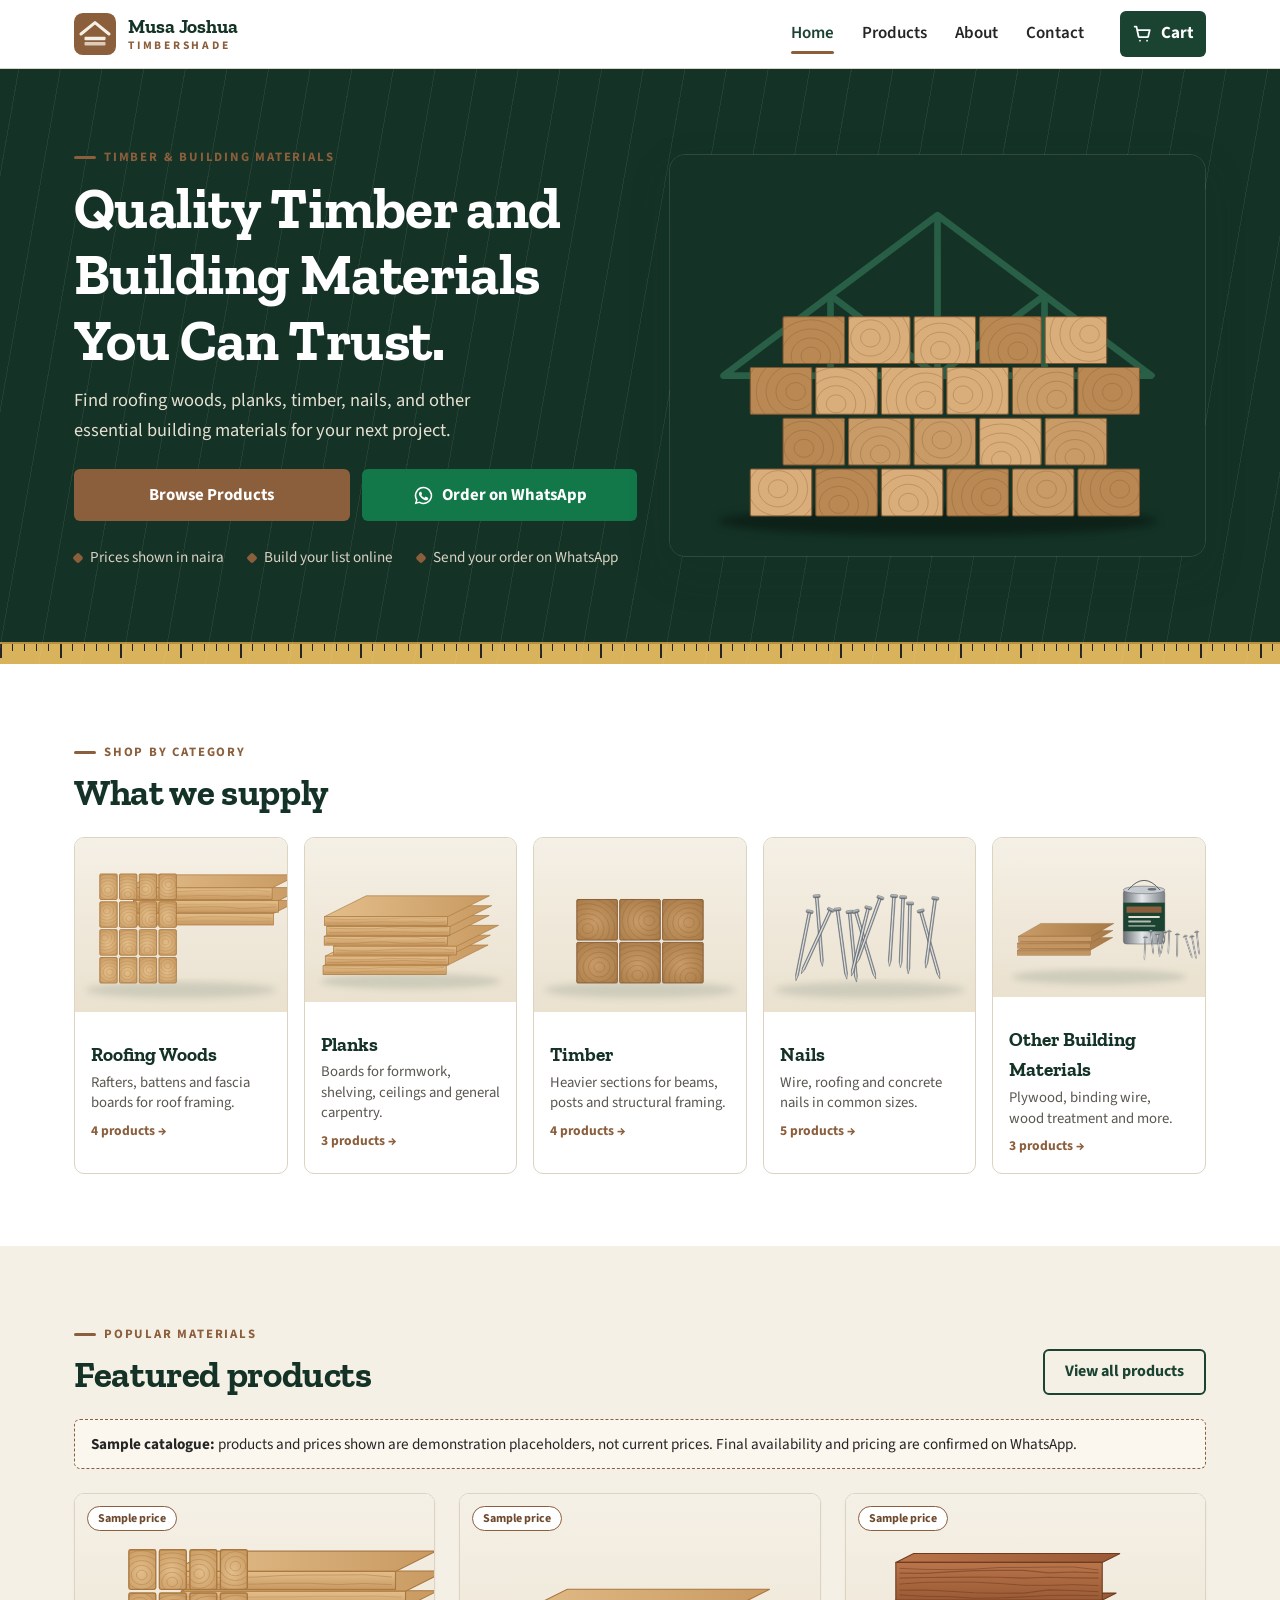
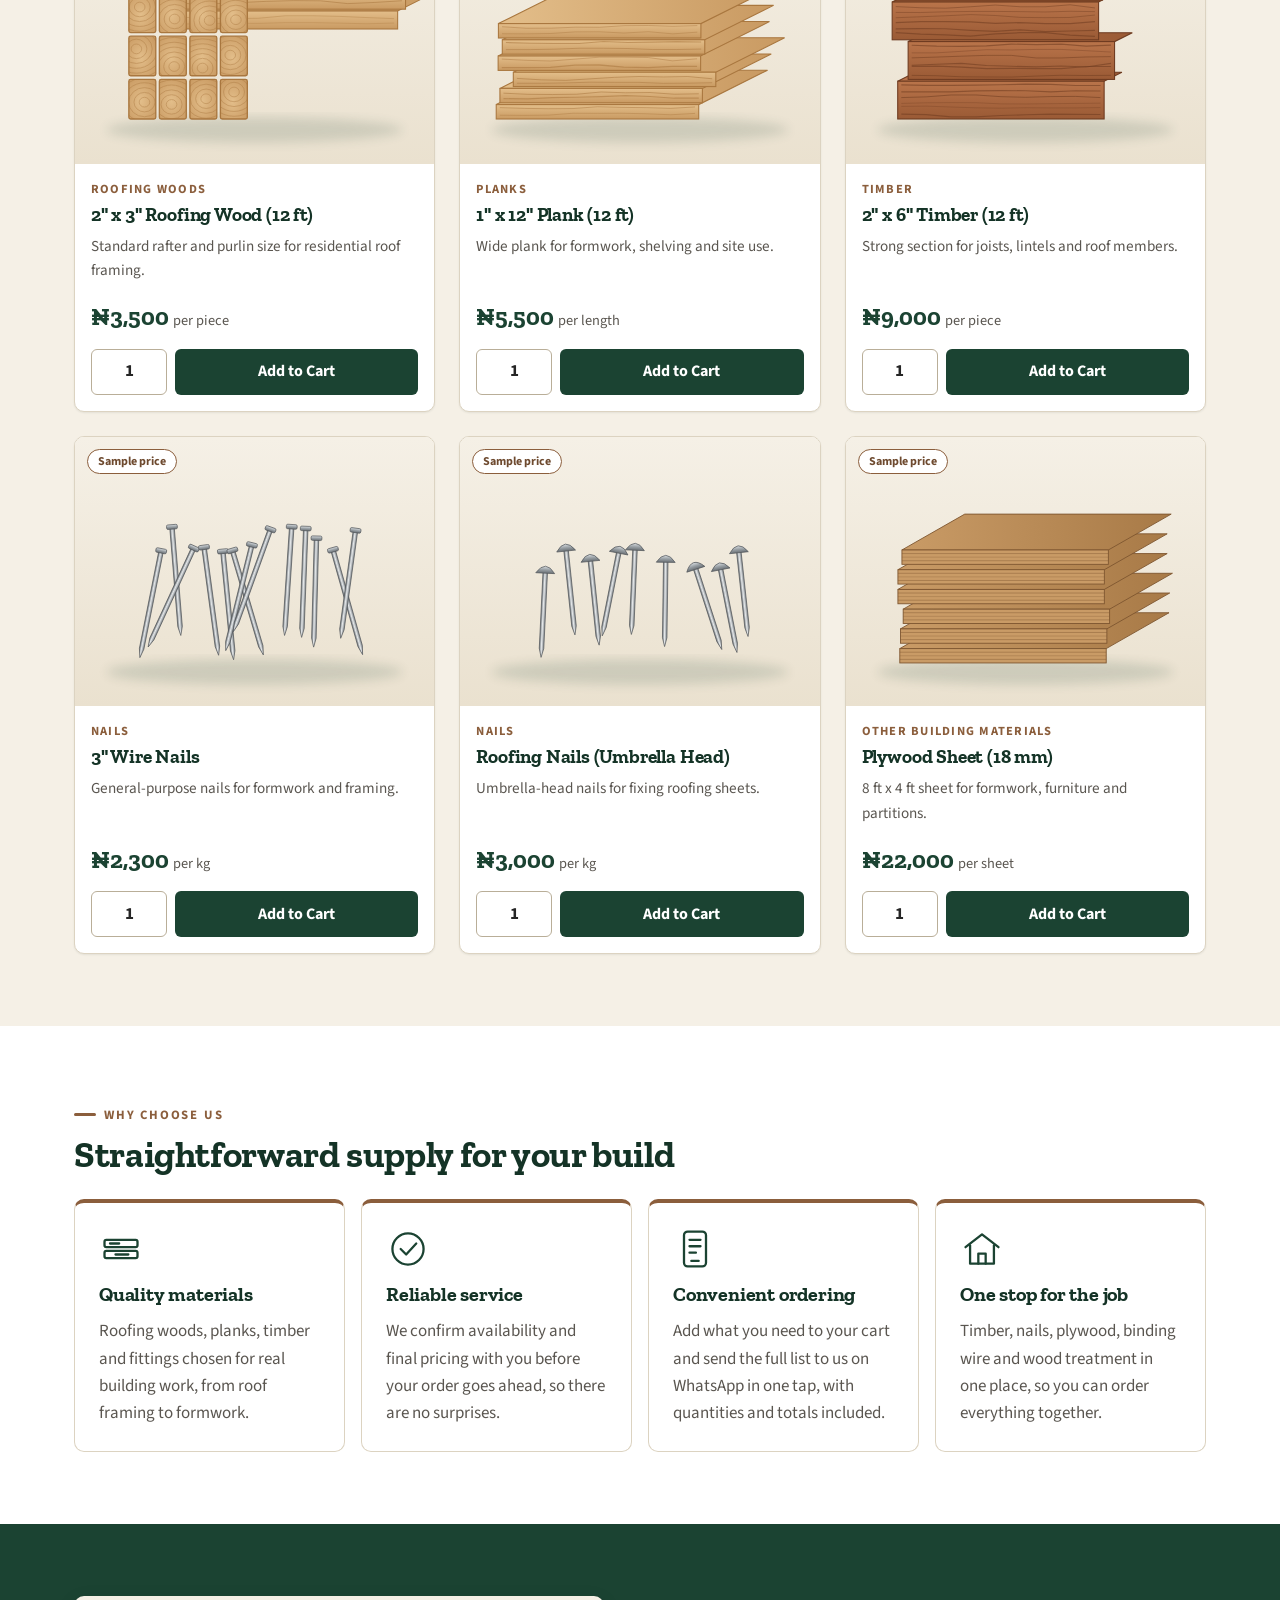
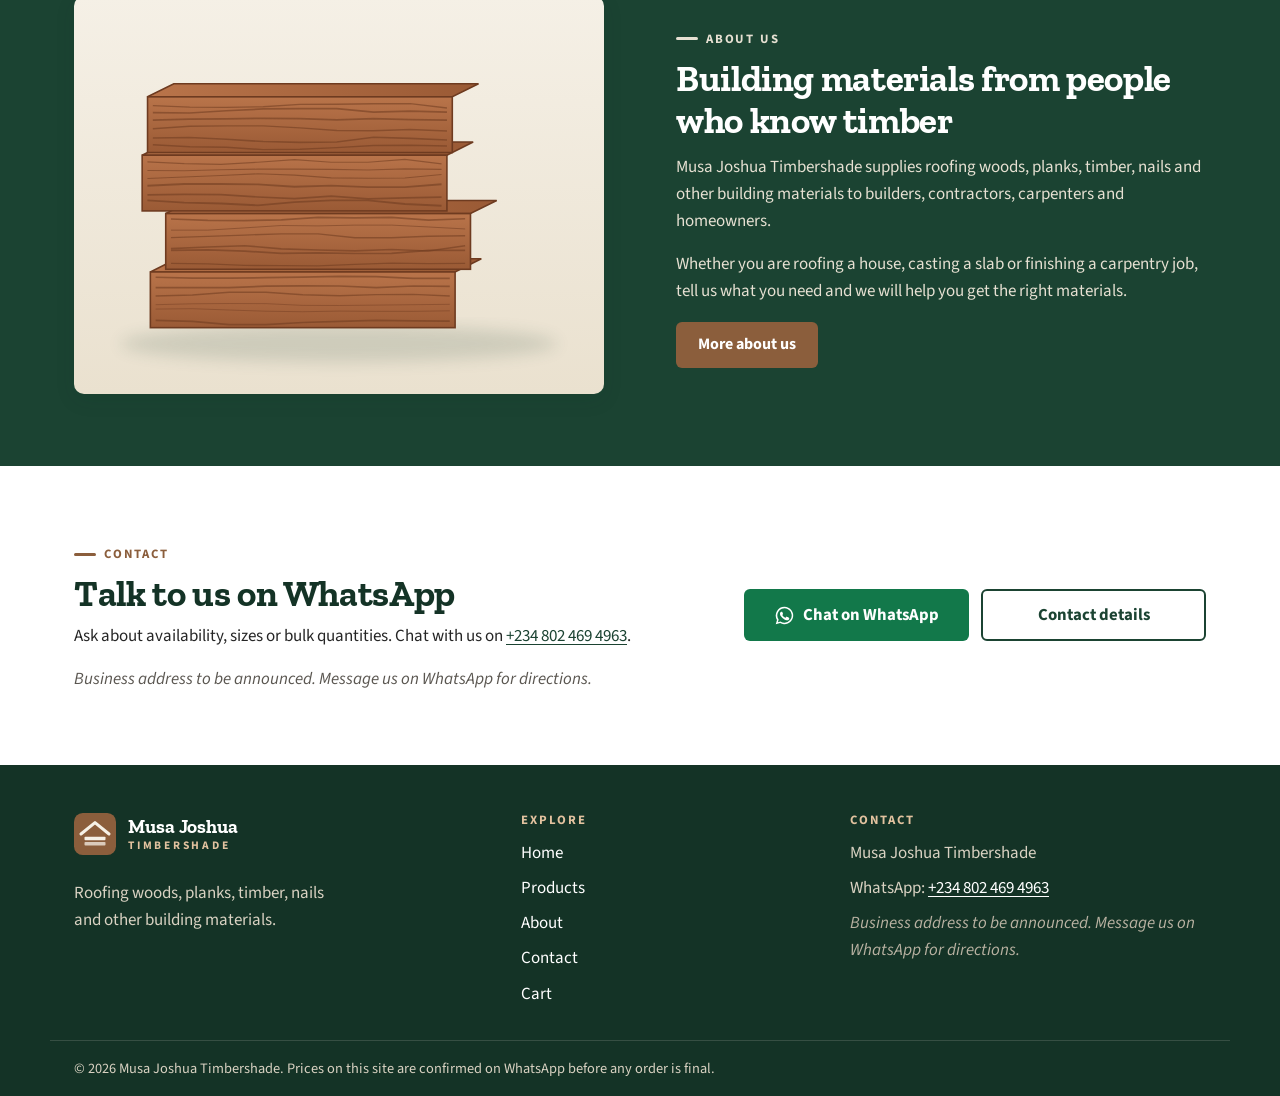
==== index.html @ 5d00e0b7 "Add Musa Joshua Timbershade public website (phase 1) Static HTML/CSS/JS site: home, products catalog" ====
<!DOCTYPE html>
<html lang="en">
<head>
  <meta charset="utf-8">
  <meta name="viewport" content="width=device-width, initial-scale=1">
  <title>Musa Joshua Timbershade | Timber and Building Materials</title>
  <meta name="description" content="Roofing woods, planks, timber, nails and other building materials from Musa Joshua Timbershade. Browse prices in naira and order on WhatsApp.">
  <meta name="theme-color" content="#1B4332">
  <link rel="icon" href="assets/images/favicon.svg" type="image/svg+xml">
  <link rel="preconnect" href="https://fonts.googleapis.com">
  <link rel="preconnect" href="https://fonts.gstatic.com" crossorigin>
  <link rel="stylesheet" href="https://fonts.googleapis.com/css2?family=Source+Sans+3:wght@400;600;700&amp;family=Zilla+Slab:wght@600;700&amp;display=swap">
  <link rel="stylesheet" href="assets/css/style.css">
  <link rel="stylesheet" href="assets/css/responsive.css">
</head>
<body data-page="home">
  <a class="skip-link" href="#main">Skip to main content</a>

  <header class="site-header">
    <div class="container header-inner">
      <a class="brand" href="index.html" aria-label="Musa Joshua Timbershade home">
        <svg class="brand__mark" viewBox="0 0 48 48" aria-hidden="true" focusable="false">
          <rect width="48" height="48" rx="10" fill="#8B5E3C"/>
          <path d="M8 24 24 11l16 13" fill="none" stroke="#F5F0E6" stroke-width="3.5" stroke-linecap="round" stroke-linejoin="round"/>
          <rect x="12" y="27" width="24" height="4" rx="1" fill="#F5F0E6"/>
          <rect x="12" y="33" width="24" height="4" rx="1" fill="#F5F0E6" opacity=".75"/>
        </svg>
        <span class="brand__text">
          <span class="brand__name">Musa Joshua</span>
          <span class="brand__sub">Timbershade</span>
        </span>
      </a>

      <button class="nav-toggle" type="button" aria-expanded="false" aria-controls="site-menu">
        <span class="nav-toggle__bar" aria-hidden="true"></span>
        <span class="visually-hidden">Menu</span>
      </button>

      <nav id="site-menu" class="site-nav" aria-label="Main">
        <ul class="nav-list">
          <li><a href="index.html" data-nav="home">Home</a></li>
          <li><a href="products.html" data-nav="products">Products</a></li>
          <li><a href="about.html" data-nav="about">About</a></li>
          <li><a href="contact.html" data-nav="contact">Contact</a></li>
        </ul>
      </nav>

      <a class="cart-link" href="cart.html" data-nav="cart" data-cart-label aria-label="Cart">
        <svg class="icon" viewBox="0 0 24 24" aria-hidden="true" focusable="false"><path fill="none" stroke="currentColor" stroke-width="2" stroke-linecap="round" stroke-linejoin="round" d="M3 4h2l2.4 11.2a1 1 0 0 0 1 .8h8.9a1 1 0 0 0 1-.8L20 8H6.2M9 20h.01M17 20h.01"/></svg>
        <span class="cart-link__text">Cart</span>
        <span class="cart-count" data-cart-count hidden>0</span>
      </a>
    </div>
  </header>

  <main id="main">
    <section class="hero">
      <div class="container hero-inner">
        <div class="hero-copy">
          <p class="eyebrow">Timber &amp; building materials</p>
          <h1>Quality Timber and Building Materials You Can Trust.</h1>
          <p class="hero-lead">Find roofing woods, planks, timber, nails, and other essential building materials for your next project.</p>
          <div class="hero-actions">
            <a class="btn btn--accent btn--lg" href="products.html">Browse Products</a>
            <a class="btn btn--whatsapp btn--lg" href="https://wa.me/2348024694963" data-action="whatsapp-checkout"><svg class="icon" viewBox="0 0 24 24" aria-hidden="true" focusable="false"><path fill="currentColor" d="M12 2a10 10 0 0 0-8.6 15.1L2 22l5-1.3A10 10 0 1 0 12 2Zm0 18.2a8.2 8.2 0 0 1-4.2-1.2l-.3-.2-3 .8.8-2.9-.2-.3A8.2 8.2 0 1 1 12 20.2Zm4.5-6.1c-.2-.1-1.5-.7-1.7-.8-.2-.1-.4-.1-.6.1l-.8 1c-.1.2-.3.2-.5.1a6.7 6.7 0 0 1-3.3-2.9c-.2-.4.2-.4.7-1.3.1-.2 0-.3 0-.4l-.8-1.8c-.2-.5-.4-.4-.6-.4h-.5a1 1 0 0 0-.7.3 3 3 0 0 0-.9 2.2 5.2 5.2 0 0 0 1.1 2.7 11.8 11.8 0 0 0 4.5 4c1.7.7 2.3.8 3.2.6.5-.1 1.5-.6 1.7-1.2.2-.6.2-1.1.2-1.2-.1-.1-.3-.2-.5-.3Z"/></svg> Order on WhatsApp</a>
          </div>
          <ul class="hero-points">
            <li>Prices shown in naira</li>
            <li>Build your list online</li>
            <li>Send your order on WhatsApp</li>
          </ul>
        </div>
        <div class="hero-media">
          <img src="assets/images/hero-timber.svg" alt="Illustration of stacked timber in front of a roof truss" width="800" height="600">
        </div>
      </div>
      <div class="measure" aria-hidden="true"></div>
    </section>

    <section class="section" aria-labelledby="categories-heading">
      <div class="container">
        <div class="section-head">
          <p class="eyebrow">Shop by category</p>
          <h2 id="categories-heading">What we supply</h2>
        </div>
        <ul class="category-grid" id="category-grid">
          <li><a class="category-card" href="products.html?category=roofing-woods"><span class="category-card__body"><span class="category-card__name">Roofing Woods</span></span></a></li>
          <li><a class="category-card" href="products.html?category=planks"><span class="category-card__body"><span class="category-card__name">Planks</span></span></a></li>
          <li><a class="category-card" href="products.html?category=timber"><span class="category-card__body"><span class="category-card__name">Timber</span></span></a></li>
          <li><a class="category-card" href="products.html?category=nails"><span class="category-card__body"><span class="category-card__name">Nails</span></span></a></li>
          <li><a class="category-card" href="products.html?category=other-materials"><span class="category-card__body"><span class="category-card__name">Other Building Materials</span></span></a></li>
        </ul>
      </div>
    </section>

    <section class="section section--cream" aria-labelledby="featured-heading">
      <div class="container">
        <div class="section-head section-head--split">
          <div>
            <p class="eyebrow">Popular materials</p>
            <h2 id="featured-heading">Featured products</h2>
          </div>
          <a class="btn btn--outline" href="products.html">View all products</a>
        </div>
        <p class="demo-note" role="note"><strong>Sample catalogue:</strong> products and prices shown are demonstration placeholders, not current prices. Final availability and pricing are confirmed on WhatsApp.</p>
        <div class="product-grid" id="featured-products" aria-live="polite">
          <p class="notice">Loading products&hellip;</p>
        </div>
      </div>
    </section>

    <section class="section" aria-labelledby="why-heading">
      <div class="container">
        <div class="section-head">
          <p class="eyebrow">Why choose us</p>
          <h2 id="why-heading">Straightforward supply for your build</h2>
        </div>
        <ul class="feature-grid">
          <li class="feature">
            <svg class="feature__icon" viewBox="0 0 48 48" aria-hidden="true"><rect x="6" y="14" width="36" height="8" rx="2"/><rect x="6" y="26" width="36" height="8" rx="2"/><path d="M12 18h10M18 30h14"/></svg>
            <h3>Quality materials</h3>
            <p>Roofing woods, planks, timber and fittings chosen for real building work, from roof framing to formwork.</p>
          </li>
          <li class="feature">
            <svg class="feature__icon" viewBox="0 0 48 48" aria-hidden="true"><circle cx="24" cy="24" r="17"/><path d="m16 24 6 6 11-12"/></svg>
            <h3>Reliable service</h3>
            <p>We confirm availability and final pricing with you before your order goes ahead, so there are no surprises.</p>
          </li>
          <li class="feature">
            <svg class="feature__icon" viewBox="0 0 48 48" aria-hidden="true"><rect x="12" y="5" width="24" height="38" rx="4"/><path d="M20 37h8M18 14h12M18 21h12M18 28h7"/></svg>
            <h3>Convenient ordering</h3>
            <p>Add what you need to your cart and send the full list to us on WhatsApp in one tap, with quantities and totals included.</p>
          </li>
          <li class="feature">
            <svg class="feature__icon" viewBox="0 0 48 48" aria-hidden="true"><path d="M6 22 24 8l18 14"/><path d="M11 20v20h26V20"/><path d="M20 40V29h8v11"/></svg>
            <h3>One stop for the job</h3>
            <p>Timber, nails, plywood, binding wire and wood treatment in one place, so you can order everything together.</p>
          </li>
        </ul>
      </div>
    </section>

    <section class="section section--green about-teaser" aria-labelledby="about-heading">
      <div class="container split">
        <div class="split__media">
          <img src="assets/images/timber-2x6.svg" alt="Illustration of stacked hardwood timber" width="400" height="300" loading="lazy">
        </div>
        <div class="split__copy">
          <p class="eyebrow eyebrow--light">About us</p>
          <h2 id="about-heading">Building materials from people who know timber</h2>
          <p>Musa Joshua Timbershade supplies roofing woods, planks, timber, nails and other building materials to builders, contractors, carpenters and homeowners.</p>
          <p>Whether you are roofing a house, casting a slab or finishing a carpentry job, tell us what you need and we will help you get the right materials.</p>
          <a class="btn btn--accent" href="about.html">More about us</a>
        </div>
      </div>
    </section>

    <section class="section" aria-labelledby="contact-heading">
      <div class="container contact-band">
        <div>
          <p class="eyebrow">Contact</p>
          <h2 id="contact-heading">Talk to us on WhatsApp</h2>
          <p>Ask about availability, sizes or bulk quantities. Chat with us on <a href="https://wa.me/2348024694963" data-wa-link="enquiry"><span data-wa-display>+234 802 469 4963</span></a>.</p>
          <p class="muted" data-location>Business address to be announced.</p>
        </div>
        <div class="contact-band__actions">
          <a class="btn btn--whatsapp btn--lg" href="https://wa.me/2348024694963" data-wa-link="enquiry"><svg class="icon" viewBox="0 0 24 24" aria-hidden="true" focusable="false"><path fill="currentColor" d="M12 2a10 10 0 0 0-8.6 15.1L2 22l5-1.3A10 10 0 1 0 12 2Zm0 18.2a8.2 8.2 0 0 1-4.2-1.2l-.3-.2-3 .8.8-2.9-.2-.3A8.2 8.2 0 1 1 12 20.2Zm4.5-6.1c-.2-.1-1.5-.7-1.7-.8-.2-.1-.4-.1-.6.1l-.8 1c-.1.2-.3.2-.5.1a6.7 6.7 0 0 1-3.3-2.9c-.2-.4.2-.4.7-1.3.1-.2 0-.3 0-.4l-.8-1.8c-.2-.5-.4-.4-.6-.4h-.5a1 1 0 0 0-.7.3 3 3 0 0 0-.9 2.2 5.2 5.2 0 0 0 1.1 2.7 11.8 11.8 0 0 0 4.5 4c1.7.7 2.3.8 3.2.6.5-.1 1.5-.6 1.7-1.2.2-.6.2-1.1.2-1.2-.1-.1-.3-.2-.5-.3Z"/></svg> Chat on WhatsApp</a>
          <a class="btn btn--outline btn--lg" href="contact.html">Contact details</a>
        </div>
      </div>
    </section>
  </main>

  <footer class="site-footer">
    <div class="container footer-grid">
      <div class="footer-brand">
        <a class="brand brand--light" href="index.html" aria-label="Musa Joshua Timbershade home">
          <svg class="brand__mark" viewBox="0 0 48 48" aria-hidden="true" focusable="false">
          <rect width="48" height="48" rx="10" fill="#8B5E3C"/>
          <path d="M8 24 24 11l16 13" fill="none" stroke="#F5F0E6" stroke-width="3.5" stroke-linecap="round" stroke-linejoin="round"/>
          <rect x="12" y="27" width="24" height="4" rx="1" fill="#F5F0E6"/>
          <rect x="12" y="33" width="24" height="4" rx="1" fill="#F5F0E6" opacity=".75"/>
        </svg>
          <span class="brand__text">
            <span class="brand__name">Musa Joshua</span>
            <span class="brand__sub">Timbershade</span>
          </span>
        </a>
        <p>Roofing woods, planks, timber, nails and other building materials.</p>
      </div>
      <nav class="footer-nav" aria-label="Footer">
        <h2 class="footer-heading">Explore</h2>
        <ul>
          <li><a href="index.html">Home</a></li>
          <li><a href="products.html">Products</a></li>
          <li><a href="about.html">About</a></li>
          <li><a href="contact.html">Contact</a></li>
          <li><a href="cart.html">Cart</a></li>
        </ul>
      </nav>
      <div class="footer-contact">
        <h2 class="footer-heading">Contact</h2>
        <p><span data-business-name>Musa Joshua Timbershade</span></p>
        <p>WhatsApp: <a href="https://wa.me/2348024694963" data-wa-link="enquiry"><span data-wa-display>+234 802 469 4963</span></a></p>
        <p data-location>Business address to be announced.</p>
      </div>
    </div>
    <div class="container footer-bottom">
      <p>&copy; <span data-year>2026</span> Musa Joshua Timbershade. Prices on this site are confirmed on WhatsApp before any order is final.</p>
    </div>
  </footer>

  <script src="assets/js/config.js" defer></script>
  <script src="assets/js/products-data.js" defer></script>
  <script src="assets/js/main.js" defer></script>
  <script src="assets/js/cart.js" defer></script>
  <script src="assets/js/checkout.js" defer></script>
  <script src="assets/js/products.js" defer></script>
</body>
</html>
---- assets/css/style.css ----
/* ==========================================================================
   Musa Joshua Timbershade: base styles (mobile first)
   Breakpoint overrides live in responsive.css.
   ========================================================================== */

/* ---------- Design tokens ---------- */
:root {
  --forest: #1B4332;
  --forest-deep: #143326;
  --forest-soft: #2D6A4F;
  --cream: #F5F0E6;
  --cream-dark: #EAE1CF;
  --timber: #8B5E3C;
  --timber-dark: #6E4A2F;
  --white: #FFFFFF;
  --ink: #252525;
  --ink-muted: #5A5650;
  --line: #DCD3C1;
  --whatsapp: #12784A;
  --whatsapp-dark: #0D5E39;
  --danger: #A12C1F;

  --font-display: 'Zilla Slab', 'Rockwell', Georgia, 'Times New Roman', serif;
  --font-body: 'Source Sans 3', 'Segoe UI', Roboto, 'Helvetica Neue', Arial, sans-serif;

  --radius-sm: 6px;
  --radius: 10px;
  --radius-lg: 16px;
  --shadow-sm: 0 1px 2px rgba(20, 51, 38, .08);
  --shadow: 0 6px 20px rgba(20, 51, 38, .10);
  --shadow-lg: 0 16px 40px rgba(20, 51, 38, .18);

  --space-1: .25rem;
  --space-2: .5rem;
  --space-3: .75rem;
  --space-4: 1rem;
  --space-5: 1.5rem;
  --space-6: 2rem;
  --space-7: 3rem;
  --space-8: 4.5rem;

  --container: 1180px;
  --header-h: 68px;
  --ease: cubic-bezier(.2, .7, .2, 1);
}

/* ---------- Reset ---------- */
*, *::before, *::after { box-sizing: border-box; }
html { -webkit-text-size-adjust: 100%; scroll-behavior: smooth; scroll-padding-top: calc(var(--header-h) + 1rem); }
body {
  margin: 0;
  font-family: var(--font-body);
  font-size: 1.0625rem;
  line-height: 1.6;
  color: var(--ink);
  background: var(--white);
  text-rendering: optimizeLegibility;
}
img, svg { display: block; max-width: 100%; height: auto; }
h1, h2, h3 { font-family: var(--font-display); line-height: 1.15; margin: 0 0 var(--space-3); color: var(--forest-deep); letter-spacing: -.01em; }
h1 { font-size: clamp(2.1rem, 6vw, 3.6rem); }
h2 { font-size: clamp(1.6rem, 4vw, 2.3rem); }
h3 { font-size: 1.25rem; }
p { margin: 0 0 var(--space-4); }
a { color: var(--forest); text-decoration-thickness: 1px; text-underline-offset: 3px; }
a:hover { color: var(--timber-dark); }
ul, ol { margin: 0; padding: 0; }
button, input, select, textarea { font: inherit; color: inherit; }
:focus-visible { outline: 3px solid var(--timber); outline-offset: 2px; border-radius: 4px; }

@media (prefers-reduced-motion: reduce) {
  *, *::before, *::after { transition-duration: .01ms !important; animation-duration: .01ms !important; }
  html { scroll-behavior: auto; }
}

/* ---------- Utilities ---------- */
.container { width: 100%; max-width: var(--container); margin-inline: auto; padding-inline: var(--space-4); }
.visually-hidden { position: absolute !important; width: 1px; height: 1px; padding: 0; margin: -1px; overflow: hidden; clip: rect(0 0 0 0); white-space: nowrap; border: 0; }
.muted { color: var(--ink-muted); }
.small { font-size: .9rem; }
.notice { padding: var(--space-4); color: var(--ink-muted); }
.is-placeholder { font-style: italic; color: var(--ink-muted); }
.skip-link { position: absolute; left: var(--space-4); top: -100px; z-index: 100; background: var(--forest); color: var(--white); padding: var(--space-2) var(--space-4); border-radius: var(--radius-sm); }
.skip-link:focus { top: var(--space-2); color: var(--white); }
.icon { width: 1.25em; height: 1.25em; flex: none; }

.eyebrow {
  display: inline-flex; align-items: center; gap: var(--space-2);
  font-size: .8rem; font-weight: 700; letter-spacing: .14em; text-transform: uppercase;
  color: var(--timber); margin-bottom: var(--space-2);
}
.eyebrow::before { content: ''; width: 22px; height: 3px; background: currentColor; border-radius: 2px; }
.eyebrow--light { color: #E2C29F; }

/* ---------- Buttons ---------- */
.btn {
  display: inline-flex; align-items: center; justify-content: center; gap: var(--space-2);
  min-height: 46px; padding: .7rem 1.25rem;
  border: 2px solid transparent; border-radius: var(--radius-sm);
  font-weight: 700; font-size: 1rem; line-height: 1.2; text-align: center; text-decoration: none;
  cursor: pointer; transition: background-color .2s var(--ease), color .2s var(--ease), border-color .2s var(--ease), transform .2s var(--ease), box-shadow .2s var(--ease);
}
.btn:hover { transform: translateY(-1px); }
.btn:active { transform: translateY(0); }
.btn:disabled, .btn[aria-disabled="true"] { opacity: .55; cursor: not-allowed; transform: none; }
.btn--lg { min-height: 52px; padding: .85rem 1.6rem; font-size: 1.05rem; }
.btn--block { width: 100%; }
.btn--primary { background: var(--forest); color: var(--white); }
.btn--primary:hover { background: var(--forest-deep); color: var(--white); box-shadow: var(--shadow); }
.btn--accent { background: var(--timber); color: var(--white); }
.btn--accent:hover { background: var(--timber-dark); color: var(--white); box-shadow: var(--shadow); }
.btn--whatsapp { background: var(--whatsapp); color: var(--white); }
.btn--whatsapp:hover { background: var(--whatsapp-dark); color: var(--white); box-shadow: var(--shadow); }
.btn--outline { background: transparent; color: var(--forest); border-color: var(--forest); }
.btn--outline:hover { background: var(--forest); color: var(--white); }
.btn--text { background: none; color: var(--forest); text-decoration: underline; text-underline-offset: 3px; min-height: 40px; padding-inline: var(--space-2); }
.btn--text:hover { color: var(--danger); transform: none; }

/* ---------- Header & navigation ---------- */
.site-header {
  position: sticky; top: 0; z-index: 50;
  background: rgba(255, 255, 255, .97);
  border-bottom: 1px solid var(--line);
  backdrop-filter: saturate(1.4) blur(6px);
}
.header-inner { display: flex; align-items: center; gap: var(--space-3); min-height: var(--header-h); }

.brand { display: inline-flex; align-items: center; gap: var(--space-3); text-decoration: none; color: var(--forest-deep); margin-right: auto; }
.brand:hover { color: var(--forest-deep); }
.brand__mark { width: 42px; height: 42px; }
.brand__text { display: flex; flex-direction: column; line-height: 1; }
.brand__name { font-family: var(--font-display); font-weight: 700; font-size: 1.2rem; }
.brand__sub { font-size: .72rem; font-weight: 700; letter-spacing: .24em; text-transform: uppercase; color: var(--timber); margin-top: 4px; }
.brand--light, .brand--light:hover { color: var(--white); }
.brand--light .brand__sub { color: #E2C29F; }

.nav-toggle {
  order: 3; display: inline-flex; align-items: center; justify-content: center;
  width: 46px; height: 46px; border: 1px solid var(--line); border-radius: var(--radius-sm); background: var(--white); cursor: pointer;
}
.nav-toggle__bar, .nav-toggle__bar::before, .nav-toggle__bar::after {
  display: block; width: 20px; height: 2px; background: var(--forest-deep); border-radius: 2px; position: relative; transition: transform .2s var(--ease), background-color .2s;
}
.nav-toggle__bar::before, .nav-toggle__bar::after { content: ''; position: absolute; left: 0; }
.nav-toggle__bar::before { top: -6px; }
.nav-toggle__bar::after { top: 6px; }
.nav-toggle[aria-expanded="true"] .nav-toggle__bar { background: transparent; }
.nav-toggle[aria-expanded="true"] .nav-toggle__bar::before { transform: translateY(6px) rotate(45deg); }
.nav-toggle[aria-expanded="true"] .nav-toggle__bar::after { transform: translateY(-6px) rotate(-45deg); }

.site-nav {
  position: absolute; left: 0; right: 0; top: 100%;
  background: var(--white); border-bottom: 1px solid var(--line); box-shadow: var(--shadow);
  display: none;
}
.site-nav.is-open { display: block; }
.nav-list { list-style: none; padding: var(--space-2) var(--space-4) var(--space-4); }
.nav-list a {
  display: block; padding: var(--space-3) var(--space-2);
  font-weight: 600; text-decoration: none; color: var(--ink); border-bottom: 1px solid var(--cream-dark);
}
.nav-list a:hover { color: var(--timber-dark); }
.nav-list a[aria-current="page"] { color: var(--forest); box-shadow: inset 4px 0 0 var(--timber); padding-left: var(--space-4); }

.cart-link {
  order: 2; position: relative; display: inline-flex; align-items: center; gap: var(--space-2);
  min-height: 46px; padding: 0 var(--space-3); border-radius: var(--radius-sm);
  font-weight: 700; text-decoration: none; color: var(--white); background: var(--forest);
  transition: background-color .2s var(--ease);
}
.cart-link:hover, .cart-link[aria-current="page"] { background: var(--forest-deep); color: var(--white); }
.cart-link__text { display: none; }
.cart-count {
  min-width: 22px; height: 22px; padding: 0 6px; border-radius: 11px;
  background: var(--timber); color: var(--white); font-size: .78rem; line-height: 22px; text-align: center;
}
.cart-count[hidden] { display: none; }

/* ---------- Hero ---------- */
.hero { position: relative; background: var(--forest-deep); color: var(--cream); overflow: hidden; }
.hero::before {
  content: ''; position: absolute; inset: 0; pointer-events: none; opacity: .07;
  background: repeating-linear-gradient(100deg, transparent 0 18px, #F5F0E6 18px 19px, transparent 19px 41px);
}
.hero-inner { position: relative; display: grid; gap: var(--space-6); padding-block: var(--space-7) var(--space-8); }
.hero h1 { color: var(--white); max-width: 16ch; }
.hero-lead { font-size: 1.15rem; max-width: 46ch; color: #E6E0D2; }
.hero-actions { display: flex; flex-wrap: wrap; gap: var(--space-3); margin: var(--space-5) 0; }
.hero-actions .btn { flex: 1 1 220px; }
.hero-points { list-style: none; display: flex; flex-wrap: wrap; gap: var(--space-2) var(--space-5); font-size: .95rem; color: #D9D2C2; }
.hero-points li { display: flex; align-items: center; gap: var(--space-2); }
.hero-points li::before { content: ''; width: 8px; height: 8px; border-radius: 2px; background: var(--timber); transform: rotate(45deg); }
.hero-media img { width: 100%; border-radius: var(--radius-lg); box-shadow: var(--shadow-lg); border: 1px solid rgba(245, 240, 230, .12); }

/* Tape-measure strip under the hero */
.measure {
  height: 22px; background-color: #D9B25C;
  background-image:
    repeating-linear-gradient(90deg, #252525 0 2px, transparent 2px 60px),
    repeating-linear-gradient(90deg, #252525 0 1px, transparent 1px 12px);
  background-size: 100% 14px, 100% 7px;
  background-repeat: repeat-x;
  background-position: 0 0, 0 0;
  border-top: 2px solid #B8913E;
}

/* ---------- Sections ---------- */
.section { padding-block: var(--space-7); }
.section--tight { padding-block: var(--space-6); }
.section--cream { background: var(--cream); }
.section--green { background: var(--forest); color: var(--cream); }
.section--green h2 { color: var(--white); }
.section-head { margin-bottom: var(--space-5); max-width: 640px; }
.section-head--split { max-width: none; display: flex; flex-wrap: wrap; gap: var(--space-4); align-items: flex-end; justify-content: space-between; }
.section-head h2 { margin-bottom: 0; }

.page-hero { background: var(--forest); color: var(--cream); padding-block: var(--space-7) var(--space-6); border-bottom: 6px solid var(--timber); }
.page-hero h1 { color: var(--white); }
.page-hero p:last-child { margin-bottom: 0; max-width: 60ch; }
.page-hero--compact { padding-block: var(--space-6) var(--space-5); }

/* ---------- Category cards ---------- */
.category-grid { list-style: none; display: grid; gap: var(--space-4); }
.category-card {
  display: grid; grid-template-columns: 112px 1fr; align-items: center; gap: var(--space-4);
  height: 100%; padding: var(--space-3); text-decoration: none; color: var(--ink);
  background: var(--white); border: 1px solid var(--line); border-radius: var(--radius);
  transition: border-color .2s var(--ease), box-shadow .2s var(--ease), transform .2s var(--ease);
}
.category-card:hover { border-color: var(--timber); box-shadow: var(--shadow); transform: translateY(-2px); color: var(--ink); }
.category-card img { width: 100%; aspect-ratio: 4 / 3; object-fit: cover; border-radius: var(--radius-sm); }
.category-card__body { display: flex; flex-direction: column; gap: 2px; }
.category-card__name { font-family: var(--font-display); font-weight: 700; font-size: 1.2rem; color: var(--forest-deep); }
.category-card__desc { font-size: .92rem; color: var(--ink-muted); line-height: 1.4; }
.category-card__count { font-size: .85rem; font-weight: 700; color: var(--timber); margin-top: var(--space-1); }

/* ---------- Product grid & cards ---------- */
.product-grid { display: grid; gap: var(--space-5); grid-template-columns: 1fr; }
.product-card {
  display: flex; flex-direction: column; overflow: hidden;
  background: var(--white); border: 1px solid var(--line); border-radius: var(--radius);
  box-shadow: var(--shadow-sm); transition: box-shadow .2s var(--ease), transform .2s var(--ease);
}
.product-card:hover { box-shadow: var(--shadow); transform: translateY(-2px); }
.product-card__media { position: relative; background: var(--cream); }
.product-card__media img { width: 100%; aspect-ratio: 4 / 3; object-fit: cover; }
.badge { position: absolute; top: var(--space-3); left: var(--space-3); padding: 2px 10px; border-radius: 999px; font-size: .75rem; font-weight: 700; }
.badge--demo { background: var(--white); color: var(--timber-dark); border: 1px solid var(--timber); }
.product-card__body { display: flex; flex-direction: column; flex: 1; padding: var(--space-4); }
.product-card__category { font-size: .78rem; font-weight: 700; letter-spacing: .1em; text-transform: uppercase; color: var(--timber); margin-bottom: var(--space-1); }
.product-card__title { font-size: 1.2rem; margin-bottom: var(--space-2); }
.product-card__desc { font-size: .95rem; color: var(--ink-muted); flex: 1; }
.product-card__price { display: flex; align-items: baseline; flex-wrap: wrap; gap: var(--space-1); margin-bottom: var(--space-3); }
.price { font-family: var(--font-display); font-size: 1.5rem; font-weight: 700; color: var(--forest); }
.unit { font-size: .9rem; color: var(--ink-muted); }
.product-card__actions { display: grid; grid-template-columns: 76px 1fr; gap: var(--space-2); }

.qty-input {
  width: 100%; min-height: 46px; padding: 0 var(--space-2);
  border: 1px solid #B9AE98; border-radius: var(--radius-sm); background: var(--white);
  text-align: center; font-weight: 700; -moz-appearance: textfield; appearance: textfield;
}
.qty-input::-webkit-outer-spin-button, .qty-input::-webkit-inner-spin-button { -webkit-appearance: none; margin: 0; }
.qty-input:focus { border-color: var(--forest); }

.demo-note {
  margin-bottom: var(--space-5); padding: var(--space-3) var(--space-4);
  background: #FBF7EE; border: 1px dashed var(--timber); border-radius: var(--radius-sm);
  font-size: .95rem; color: var(--ink);
}

/* ---------- Catalogue controls ---------- */
.catalogue-controls { display: grid; gap: var(--space-3); margin-bottom: var(--space-4); }
.search-field label, .sort-field label { display: block; font-weight: 700; font-size: .9rem; margin-bottom: var(--space-1); }
.search-field input, .sort-field select, .form-field input, .form-field textarea {
  width: 100%; min-height: 48px; padding: .6rem .9rem;
  border: 1px solid #B9AE98; border-radius: var(--radius-sm); background: var(--white);
}
.search-field input {
  padding-left: 2.6rem;
  background: var(--white) url("data:image/svg+xml,%3Csvg xmlns='http://www.w3.org/2000/svg' viewBox='0 0 24 24' fill='none' stroke='%235A5650' stroke-width='2' stroke-linecap='round'%3E%3Ccircle cx='11' cy='11' r='7'/%3E%3Cpath d='m20 20-3.5-3.5'/%3E%3C/svg%3E") no-repeat .85rem center / 1.1rem;
}
.search-field input:focus, .sort-field select:focus, .form-field input:focus, .form-field textarea:focus { border-color: var(--forest); }

.chip-row { display: flex; gap: var(--space-2); overflow-x: auto; padding-bottom: var(--space-2); margin-bottom: var(--space-4); scrollbar-width: thin; }
.chip {
  flex: none; min-height: 42px; padding: .4rem 1rem; border-radius: 999px;
  border: 1px solid #B9AE98; background: var(--white); font-weight: 600; cursor: pointer;
  transition: background-color .2s var(--ease), color .2s var(--ease), border-color .2s var(--ease);
}
.chip:hover { border-color: var(--forest); }
.chip[aria-pressed="true"] { background: var(--forest); border-color: var(--forest); color: var(--white); }
.results-status { font-size: .95rem; color: var(--ink-muted); margin-bottom: var(--space-4); }

/* ---------- Features ---------- */
.feature-grid { list-style: none; display: grid; gap: var(--space-4); }
.feature { padding: var(--space-5); border: 1px solid var(--line); border-radius: var(--radius); border-top: 4px solid var(--timber); background: var(--white); }
.feature p { margin: 0; color: var(--ink-muted); }
.feature__icon { width: 44px; height: 44px; margin-bottom: var(--space-3); fill: none; stroke: var(--forest); stroke-width: 2.5; stroke-linecap: round; stroke-linejoin: round; }

/* ---------- Split layout (about) ---------- */
.split { display: grid; gap: var(--space-6); align-items: center; }
.split__media { display: grid; gap: var(--space-4); }
.split__media img { width: 100%; border-radius: var(--radius); box-shadow: var(--shadow); }
.about-teaser .split__copy p { color: #E6E0D2; }
.prose h2 { margin-top: var(--space-5); }
.prose h2:first-child { margin-top: 0; }
.steps { padding-left: 1.25rem; display: grid; gap: var(--space-3); }
.steps li::marker { color: var(--timber); font-weight: 700; }

.supply-list { list-style: none; display: grid; gap: var(--space-3); }
.supply-list li { display: flex; flex-direction: column; padding: var(--space-4); background: var(--white); border-radius: var(--radius); border-left: 4px solid var(--timber); }
.supply-list a { font-family: var(--font-display); font-weight: 700; font-size: 1.15rem; }
.supply-list span { color: var(--ink-muted); font-size: .95rem; }

/* ---------- Contact ---------- */
.contact-band { display: grid; gap: var(--space-5); align-items: center; }
.contact-band h2 { margin-bottom: var(--space-2); }
.contact-band p:last-child { margin-bottom: 0; }
.contact-band__actions { display: flex; flex-wrap: wrap; gap: var(--space-3); }
.contact-band__actions .btn { flex: 1 1 200px; }

.contact-grid { display: grid; gap: var(--space-6); align-items: start; }
.contact-card, .enquiry-form { padding: var(--space-5); border: 1px solid var(--line); border-radius: var(--radius-lg); background: var(--white); box-shadow: var(--shadow-sm); }
.contact-card { background: var(--cream); }
.contact-list { margin: 0 0 var(--space-5); display: grid; gap: var(--space-4); }
.contact-list dt { font-size: .8rem; font-weight: 700; letter-spacing: .1em; text-transform: uppercase; color: var(--timber); }
.contact-list dd { margin: 0; font-size: 1.1rem; font-weight: 600; }
.contact-card .small { margin: var(--space-3) 0 0; }
.form-field { margin-bottom: var(--space-4); }
.form-field label { display: block; font-weight: 700; margin-bottom: var(--space-1); }
.form-field textarea { resize: vertical; min-height: 120px; }
.field-hint { font-size: .9rem; color: var(--ink-muted); margin: var(--space-1) 0 0; }
.field-error { font-size: .9rem; color: var(--danger); font-weight: 600; margin: var(--space-1) 0 0; }
[aria-invalid="true"] { border-color: var(--danger) !important; }

/* ---------- Cart ---------- */
.cart-layout { display: grid; gap: var(--space-6); align-items: start; }
.cart-list { list-style: none; display: grid; gap: var(--space-3); }
.cart-item {
  display: grid; grid-template-columns: 84px 1fr; grid-template-areas: "img info" "qty total" "remove remove";
  gap: var(--space-3); align-items: center; padding: var(--space-4);
  background: var(--white); border: 1px solid var(--line); border-radius: var(--radius);
}
.cart-item__img { grid-area: img; width: 84px; aspect-ratio: 4 / 3; object-fit: cover; border-radius: var(--radius-sm); background: var(--cream); }
.cart-item__info { grid-area: info; min-width: 0; }
.cart-item__name { font-size: 1.1rem; margin-bottom: var(--space-1); }
.cart-item__unit, .cart-item__note { margin: 0; font-size: .92rem; color: var(--ink-muted); }
.qty-control { grid-area: qty; display: inline-grid; grid-template-columns: 44px 72px 44px; }
.qty-control .qty-input { border-radius: 0; border-inline: 0; }
.qty-step {
  min-height: 46px; border: 1px solid #B9AE98; background: var(--cream); font-size: 1.25rem; font-weight: 700; cursor: pointer;
  transition: background-color .2s var(--ease);
}
.qty-step:first-of-type { border-radius: var(--radius-sm) 0 0 var(--radius-sm); }
.qty-step:last-of-type { border-radius: 0 var(--radius-sm) var(--radius-sm) 0; }
.qty-step:hover:not(:disabled) { background: var(--cream-dark); }
.qty-step:disabled { opacity: .4; cursor: not-allowed; }
.cart-item__total { grid-area: total; margin: 0; text-align: right; font-family: var(--font-display); font-weight: 700; font-size: 1.25rem; color: var(--forest); }
.cart-item__remove { grid-area: remove; justify-self: start; }
.cart-item--missing { grid-template-columns: 1fr; grid-template-areas: "info" "remove"; background: #FBF4F2; border-style: dashed; }

.cart-summary { position: sticky; top: calc(var(--header-h) + var(--space-4)); display: grid; gap: var(--space-3); padding: var(--space-5); background: var(--cream); border-radius: var(--radius-lg); border: 1px solid var(--line); }
.cart-summary h2 { font-size: 1.4rem; margin: 0; }
.summary-list { margin: 0; }
.summary-row { display: flex; justify-content: space-between; gap: var(--space-4); padding: var(--space-2) 0; border-bottom: 1px solid var(--line); }
.summary-row dt { font-weight: 600; }
.summary-row dd { margin: 0; font-family: var(--font-display); font-weight: 700; font-size: 1.35rem; color: var(--forest-deep); }
.summary-row--total dd { font-size: 1.5rem; }
.cart-summary__note { font-size: .9rem; color: var(--ink-muted); margin: 0; }

.empty-state { text-align: center; max-width: 520px; margin: 0 auto; padding: var(--space-6) var(--space-4); }
.empty-state img { margin: 0 auto var(--space-4); width: 220px; border-radius: var(--radius); }
.empty-state--inline { grid-column: 1 / -1; }

/* ---------- Modal ---------- */
.modal {
  width: min(520px, calc(100% - 2rem)); padding: 0; border: 0; border-radius: var(--radius-lg);
  box-shadow: var(--shadow-lg); color: var(--ink);
}
.modal::backdrop { background: rgba(20, 51, 38, .55); }
.modal__content { position: relative; padding: var(--space-6) var(--space-5) var(--space-5); }
.modal__title { padding-right: var(--space-6); }
.modal__close {
  position: absolute; top: var(--space-3); right: var(--space-3); width: 40px; height: 40px;
  border: 0; border-radius: 50%; background: var(--cream); font-size: 1.5rem; line-height: 1; cursor: pointer;
}
.modal__close:hover { background: var(--cream-dark); }
.modal__warning { padding: var(--space-2) var(--space-3); background: #FBF4F2; border-left: 3px solid var(--danger); }
.modal__actions { display: grid; gap: var(--space-2); margin-top: var(--space-4); }

/* ---------- Toast ---------- */
.toast {
  position: fixed; left: 50%; bottom: var(--space-4); z-index: 60;
  display: flex; align-items: center; gap: var(--space-4); width: max-content; max-width: calc(100% - 2rem);
  padding: var(--space-3) var(--space-4); border-radius: var(--radius);
  background: var(--forest-deep); color: var(--white); box-shadow: var(--shadow-lg);
  transform: translate(-50%, 150%); opacity: 0; visibility: hidden;
  transition: transform .3s var(--ease), opacity .3s var(--ease), visibility .3s;
}
.toast.is-visible { transform: translate(-50%, 0); opacity: 1; visibility: visible; }
.toast__link { flex: none; color: #F0D3AE; font-weight: 700; }
.toast__link:hover { color: var(--white); }

/* ---------- Footer ---------- */
.site-footer { background: var(--forest-deep); color: #D9D2C2; padding-top: var(--space-7); }
.site-footer a { color: var(--white); }
.site-footer a:hover { color: #F0D3AE; }
.footer-grid { display: grid; gap: var(--space-6); padding-bottom: var(--space-6); }
.footer-brand p { margin-top: var(--space-4); max-width: 34ch; }
.footer-heading { font-family: var(--font-body); font-size: .8rem; letter-spacing: .14em; text-transform: uppercase; color: #E2C29F; margin-bottom: var(--space-3); }
.footer-nav ul { list-style: none; display: grid; gap: var(--space-2); }
.footer-nav a { text-decoration: none; }
.footer-nav a:hover { text-decoration: underline; }
.footer-contact p { margin-bottom: var(--space-2); }
.footer-contact .is-placeholder { color: #B9B2A2; }
.footer-bottom { border-top: 1px solid rgba(245, 240, 230, .15); padding-block: var(--space-4); font-size: .9rem; }
.footer-bottom p { margin: 0; }
---- assets/css/responsive.css ----
/* ==========================================================================
   Breakpoints (mobile-first: base styles in style.css are for small phones)
   ========================================================================== */

/* Large phones */
@media (min-width: 480px) {
  .product-grid { grid-template-columns: repeat(2, minmax(0, 1fr)); }
  .cart-link__text { display: inline; }
  .modal__actions { grid-template-columns: 1fr 1fr; }
  .modal__actions .btn:first-child { grid-column: 1 / -1; }
}

/* Tablets */
@media (min-width: 720px) {
  .container { padding-inline: var(--space-5); }
  .section { padding-block: var(--space-8); }
  .section--tight { padding-block: var(--space-7); }

  .category-grid { grid-template-columns: repeat(2, minmax(0, 1fr)); }
  .feature-grid { grid-template-columns: repeat(2, minmax(0, 1fr)); }
  .supply-list { grid-template-columns: repeat(2, minmax(0, 1fr)); }
  .footer-grid { grid-template-columns: 1.4fr 1fr 1.2fr; }

  .catalogue-controls { grid-template-columns: 1fr 240px; align-items: end; }
  .chip-row { flex-wrap: wrap; overflow: visible; }

  .contact-band { grid-template-columns: 1.4fr 1fr; }
  .contact-grid { grid-template-columns: 1fr 1.2fr; }

  .cart-item {
    grid-template-columns: 100px minmax(0, 1fr) auto 120px;
    grid-template-areas: "img info qty total" "img remove remove remove";
  }
  .cart-item__img { width: 100px; }
  .cart-item__remove { justify-self: end; }
  .cart-item--missing { grid-template-columns: 1fr auto; grid-template-areas: "info remove"; }
}

/* Desktop: full navigation bar */
@media (min-width: 900px) {
  .nav-toggle { display: none; }
  .site-nav {
    position: static; display: block; order: 1; background: none; border: 0; box-shadow: none;
  }
  .nav-list { display: flex; gap: var(--space-1); padding: 0; }
  .nav-list a { border: 0; padding: var(--space-2) var(--space-3); border-radius: var(--radius-sm); position: relative; }
  .nav-list a:hover { background: var(--cream); }
  .nav-list a[aria-current="page"] { box-shadow: none; padding-left: var(--space-3); }
  .nav-list a[aria-current="page"]::after {
    content: ''; position: absolute; left: var(--space-3); right: var(--space-3); bottom: 2px; height: 3px; border-radius: 2px; background: var(--timber);
  }
  .cart-link { order: 2; margin-left: var(--space-3); }

  .hero-inner { grid-template-columns: 1.05fr 1fr; align-items: center; padding-block: var(--space-8); }
  .product-grid { grid-template-columns: repeat(3, minmax(0, 1fr)); }
  .split { grid-template-columns: 1fr 1fr; gap: var(--space-8); }
  .about-teaser .split__media { order: 0; }
  .cart-layout { grid-template-columns: minmax(0, 1fr) 340px; }
}

@media (min-width: 1100px) {
  .category-grid { grid-template-columns: repeat(5, minmax(0, 1fr)); }
  .category-card { grid-template-columns: 1fr; align-items: stretch; padding: 0; overflow: hidden; }
  .category-card img { border-radius: 0; }
  .category-card__body { padding: var(--space-3) var(--space-4) var(--space-4); }
  .feature-grid { grid-template-columns: repeat(4, minmax(0, 1fr)); }
  .product-grid { grid-template-columns: repeat(4, minmax(0, 1fr)); }
  #featured-products { grid-template-columns: repeat(3, minmax(0, 1fr)); }
}

/* Print: show cart cleanly if a customer prints it */
@media print {
  .site-header, .site-footer, .nav-toggle, .cart-summary .btn, .cart-item__remove, .qty-step, .toast { display: none !important; }
  .page-hero { background: none; color: var(--ink); border: 0; }
  .page-hero h1 { color: var(--ink); }
}
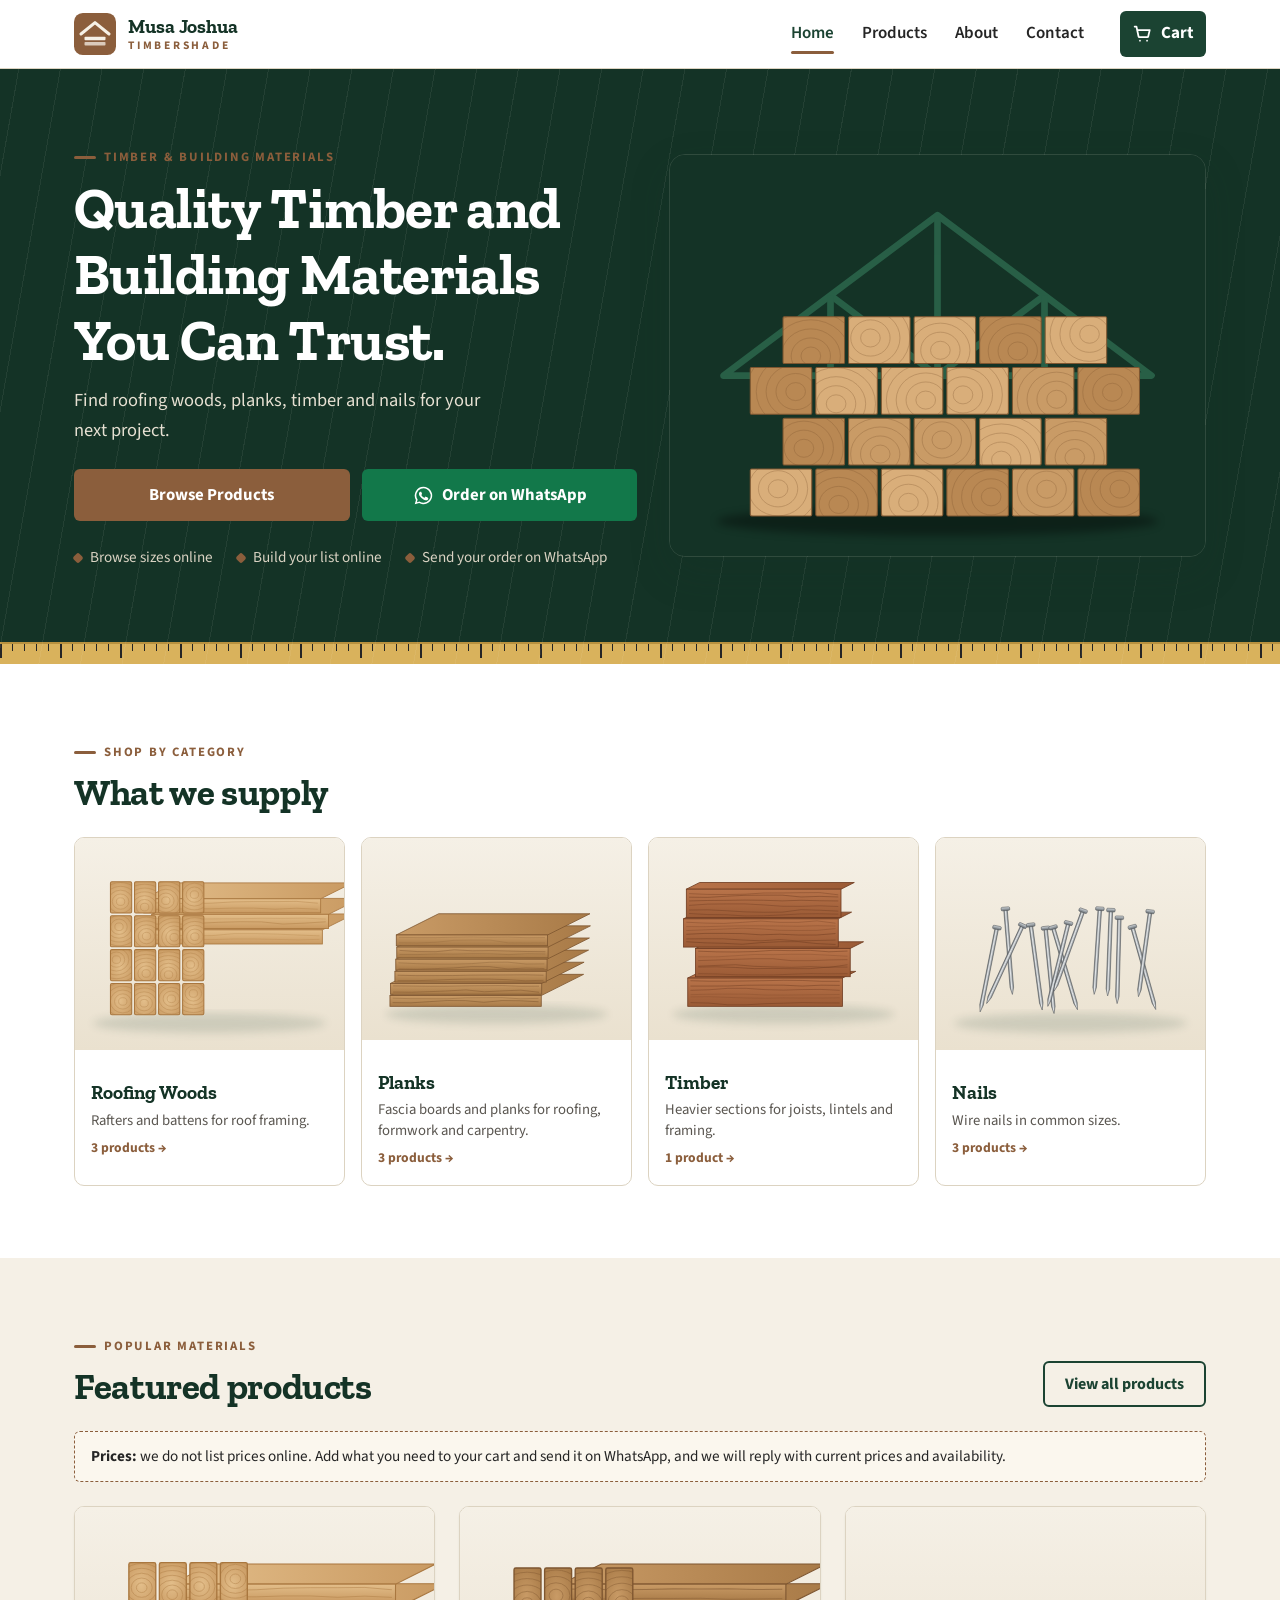
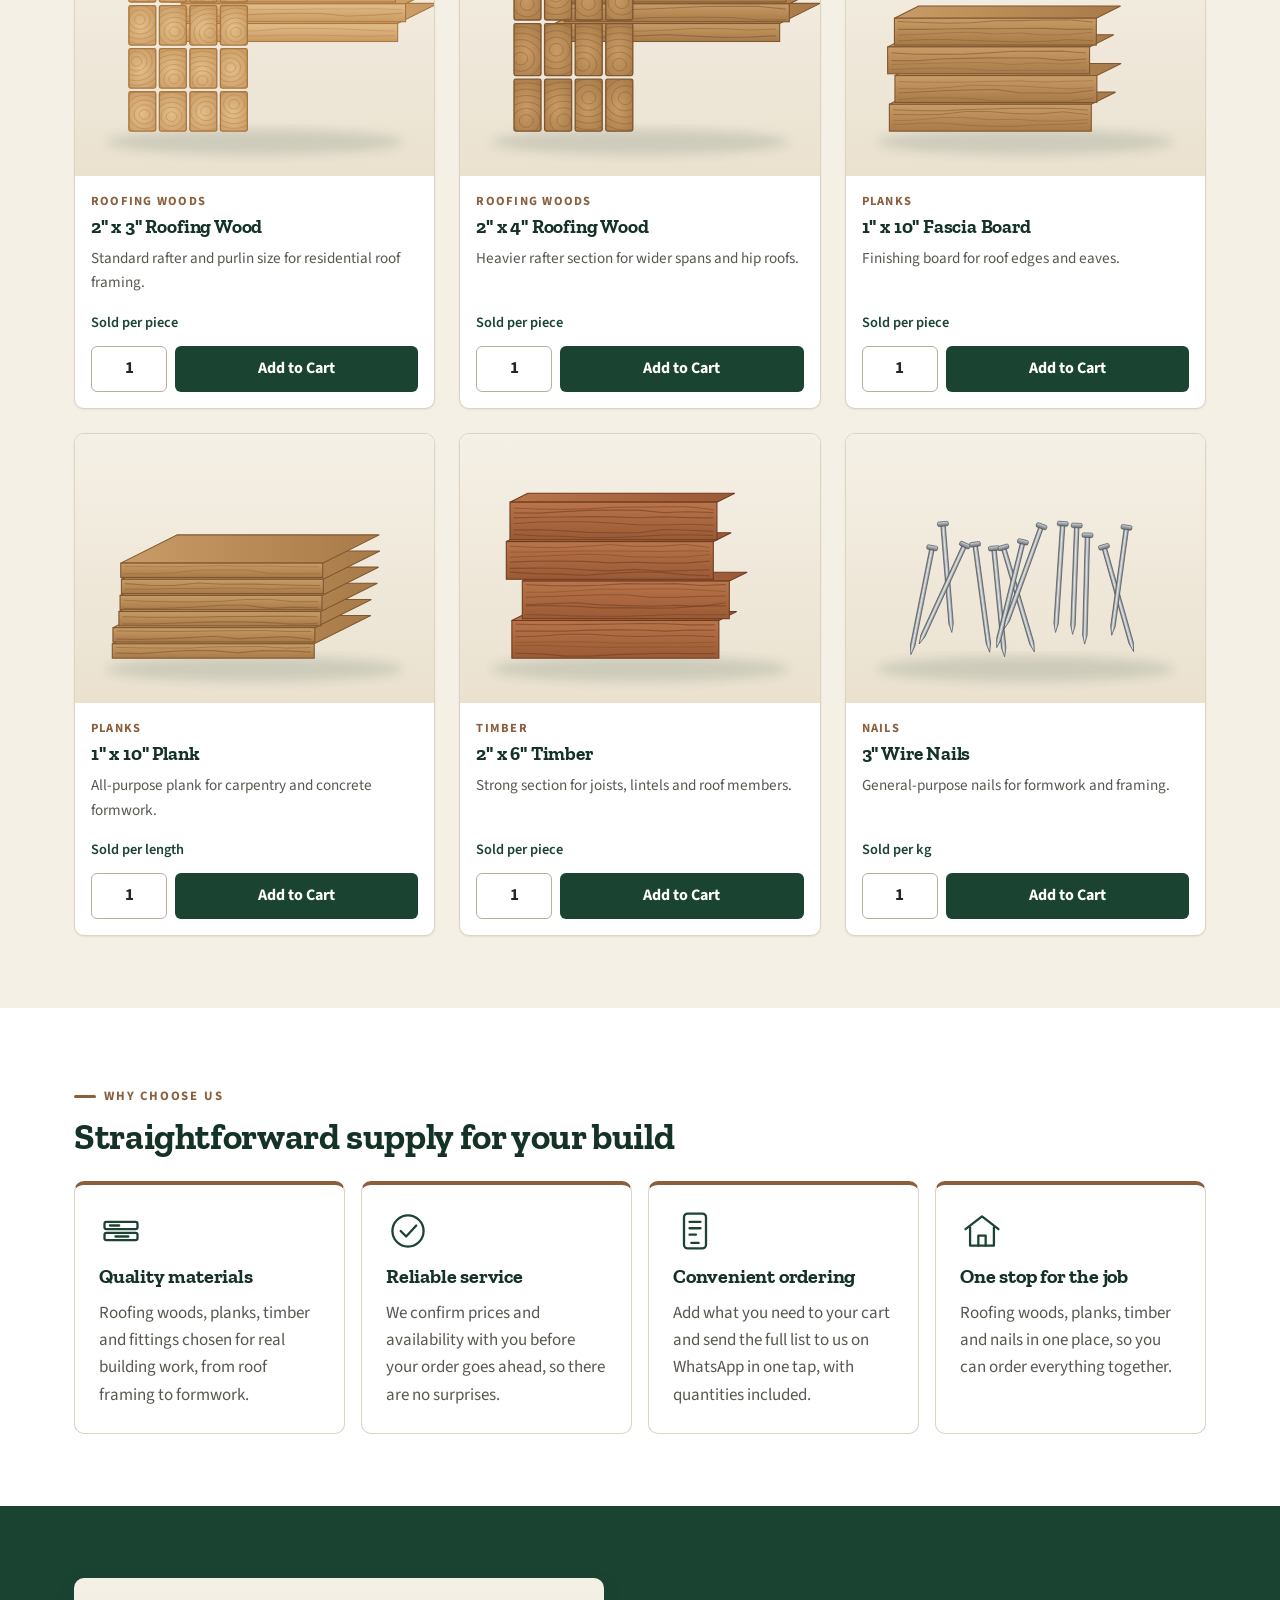
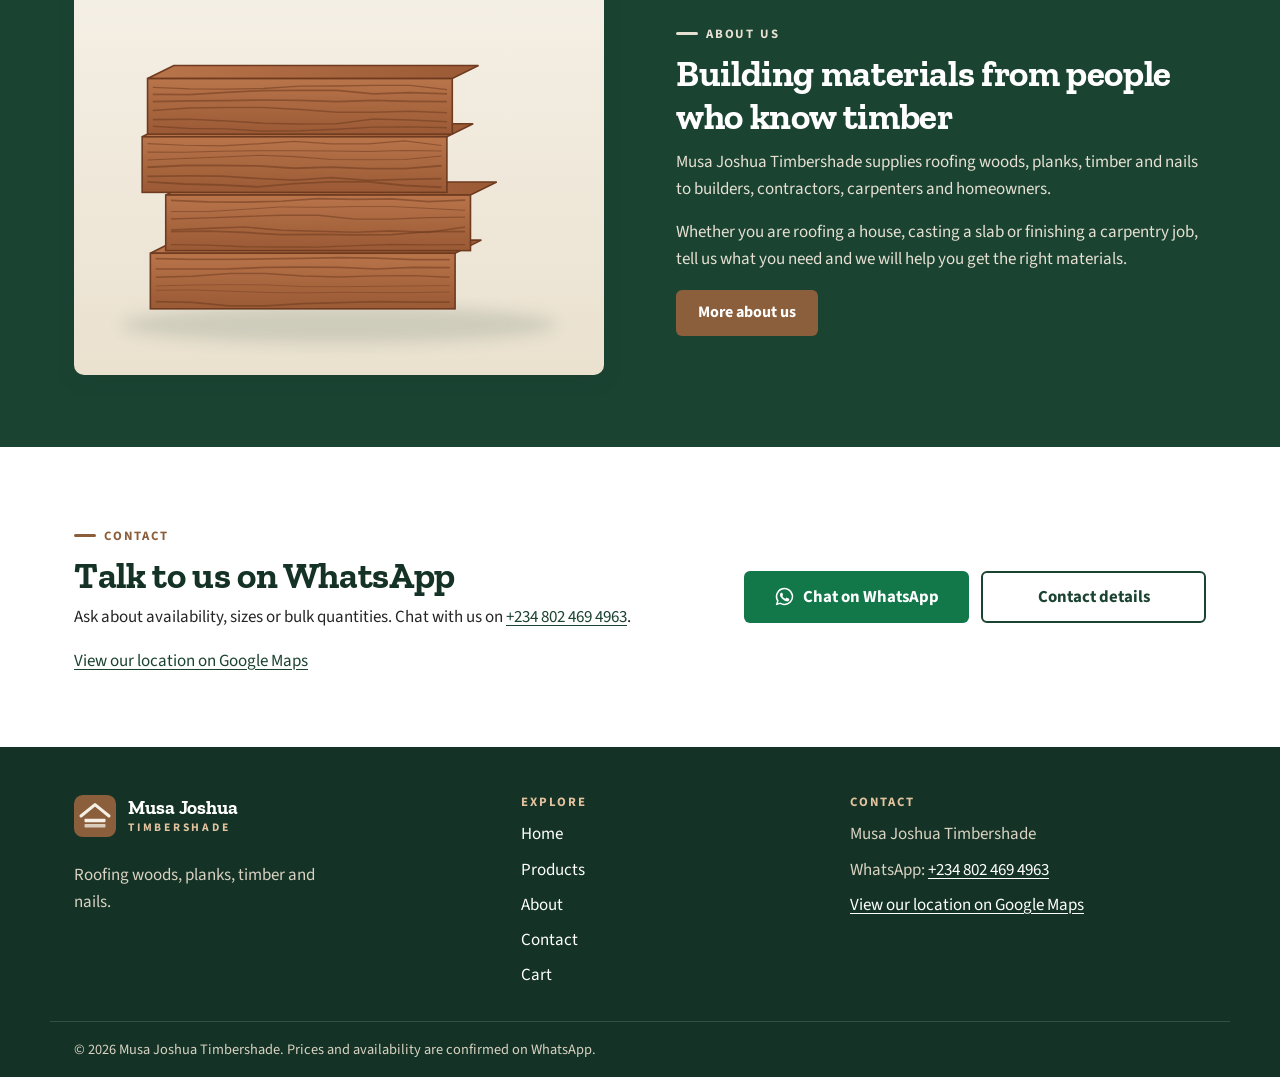
==== commit 5d7fc53b: "Remove prices, trim catalogue and add Google Maps location - Hide prices everywhere: product cards, " ====
--- a/index.html
+++ b/index.html
@@ -4,7 +4,7 @@
   <meta charset="utf-8">
   <meta name="viewport" content="width=device-width, initial-scale=1">
   <title>Musa Joshua Timbershade | Timber and Building Materials</title>
-  <meta name="description" content="Roofing woods, planks, timber, nails and other building materials from Musa Joshua Timbershade. Browse prices in naira and order on WhatsApp.">
+  <meta name="description" content="Roofing woods, planks, timber and nails from Musa Joshua Timbershade. Browse the catalogue and order on WhatsApp.">
   <meta name="theme-color" content="#1B4332">
   <link rel="icon" href="assets/images/favicon.svg" type="image/svg+xml">
   <link rel="preconnect" href="https://fonts.googleapis.com">
@@ -59,13 +59,13 @@
         <div class="hero-copy">
           <p class="eyebrow">Timber &amp; building materials</p>
           <h1>Quality Timber and Building Materials You Can Trust.</h1>
-          <p class="hero-lead">Find roofing woods, planks, timber, nails, and other essential building materials for your next project.</p>
+          <p class="hero-lead">Find roofing woods, planks, timber and nails for your next project.</p>
           <div class="hero-actions">
             <a class="btn btn--accent btn--lg" href="products.html">Browse Products</a>
             <a class="btn btn--whatsapp btn--lg" href="https://wa.me/2348024694963" data-action="whatsapp-checkout"><svg class="icon" viewBox="0 0 24 24" aria-hidden="true" focusable="false"><path fill="currentColor" d="M12 2a10 10 0 0 0-8.6 15.1L2 22l5-1.3A10 10 0 1 0 12 2Zm0 18.2a8.2 8.2 0 0 1-4.2-1.2l-.3-.2-3 .8.8-2.9-.2-.3A8.2 8.2 0 1 1 12 20.2Zm4.5-6.1c-.2-.1-1.5-.7-1.7-.8-.2-.1-.4-.1-.6.1l-.8 1c-.1.2-.3.2-.5.1a6.7 6.7 0 0 1-3.3-2.9c-.2-.4.2-.4.7-1.3.1-.2 0-.3 0-.4l-.8-1.8c-.2-.5-.4-.4-.6-.4h-.5a1 1 0 0 0-.7.3 3 3 0 0 0-.9 2.2 5.2 5.2 0 0 0 1.1 2.7 11.8 11.8 0 0 0 4.5 4c1.7.7 2.3.8 3.2.6.5-.1 1.5-.6 1.7-1.2.2-.6.2-1.1.2-1.2-.1-.1-.3-.2-.5-.3Z"/></svg> Order on WhatsApp</a>
           </div>
           <ul class="hero-points">
-            <li>Prices shown in naira</li>
+            <li>Browse sizes online</li>
             <li>Build your list online</li>
             <li>Send your order on WhatsApp</li>
           </ul>
@@ -88,7 +88,6 @@
           <li><a class="category-card" href="products.html?category=planks"><span class="category-card__body"><span class="category-card__name">Planks</span></span></a></li>
           <li><a class="category-card" href="products.html?category=timber"><span class="category-card__body"><span class="category-card__name">Timber</span></span></a></li>
           <li><a class="category-card" href="products.html?category=nails"><span class="category-card__body"><span class="category-card__name">Nails</span></span></a></li>
-          <li><a class="category-card" href="products.html?category=other-materials"><span class="category-card__body"><span class="category-card__name">Other Building Materials</span></span></a></li>
         </ul>
       </div>
     </section>
@@ -102,7 +101,7 @@
           </div>
           <a class="btn btn--outline" href="products.html">View all products</a>
         </div>
-        <p class="demo-note" role="note"><strong>Sample catalogue:</strong> products and prices shown are demonstration placeholders, not current prices. Final availability and pricing are confirmed on WhatsApp.</p>
+        <p class="demo-note" role="note"><strong>Prices:</strong> we do not list prices online. Add what you need to your cart and send it on WhatsApp, and we will reply with current prices and availability.</p>
         <div class="product-grid" id="featured-products" aria-live="polite">
           <p class="notice">Loading products&hellip;</p>
         </div>
@@ -124,17 +123,17 @@
           <li class="feature">
             <svg class="feature__icon" viewBox="0 0 48 48" aria-hidden="true"><circle cx="24" cy="24" r="17"/><path d="m16 24 6 6 11-12"/></svg>
             <h3>Reliable service</h3>
-            <p>We confirm availability and final pricing with you before your order goes ahead, so there are no surprises.</p>
+            <p>We confirm prices and availability with you before your order goes ahead, so there are no surprises.</p>
           </li>
           <li class="feature">
             <svg class="feature__icon" viewBox="0 0 48 48" aria-hidden="true"><rect x="12" y="5" width="24" height="38" rx="4"/><path d="M20 37h8M18 14h12M18 21h12M18 28h7"/></svg>
             <h3>Convenient ordering</h3>
-            <p>Add what you need to your cart and send the full list to us on WhatsApp in one tap, with quantities and totals included.</p>
+            <p>Add what you need to your cart and send the full list to us on WhatsApp in one tap, with quantities included.</p>
           </li>
           <li class="feature">
             <svg class="feature__icon" viewBox="0 0 48 48" aria-hidden="true"><path d="M6 22 24 8l18 14"/><path d="M11 20v20h26V20"/><path d="M20 40V29h8v11"/></svg>
             <h3>One stop for the job</h3>
-            <p>Timber, nails, plywood, binding wire and wood treatment in one place, so you can order everything together.</p>
+            <p>Roofing woods, planks, timber and nails in one place, so you can order everything together.</p>
           </li>
         </ul>
       </div>
@@ -148,7 +147,7 @@
         <div class="split__copy">
           <p class="eyebrow eyebrow--light">About us</p>
           <h2 id="about-heading">Building materials from people who know timber</h2>
-          <p>Musa Joshua Timbershade supplies roofing woods, planks, timber, nails and other building materials to builders, contractors, carpenters and homeowners.</p>
+          <p>Musa Joshua Timbershade supplies roofing woods, planks, timber and nails to builders, contractors, carpenters and homeowners.</p>
           <p>Whether you are roofing a house, casting a slab or finishing a carpentry job, tell us what you need and we will help you get the right materials.</p>
           <a class="btn btn--accent" href="about.html">More about us</a>
         </div>
@@ -186,7 +185,7 @@
             <span class="brand__sub">Timbershade</span>
           </span>
         </a>
-        <p>Roofing woods, planks, timber, nails and other building materials.</p>
+        <p>Roofing woods, planks, timber and nails.</p>
       </div>
       <nav class="footer-nav" aria-label="Footer">
         <h2 class="footer-heading">Explore</h2>
@@ -206,7 +205,7 @@
       </div>
     </div>
     <div class="container footer-bottom">
-      <p>&copy; <span data-year>2026</span> Musa Joshua Timbershade. Prices on this site are confirmed on WhatsApp before any order is final.</p>
+      <p>&copy; <span data-year>2026</span> Musa Joshua Timbershade. Prices and availability are confirmed on WhatsApp.</p>
     </div>
   </footer>
 
--- a/assets/css/style.css
+++ b/assets/css/style.css
@@ -244,15 +244,11 @@
 .product-card:hover { box-shadow: var(--shadow); transform: translateY(-2px); }
 .product-card__media { position: relative; background: var(--cream); }
 .product-card__media img { width: 100%; aspect-ratio: 4 / 3; object-fit: cover; }
-.badge { position: absolute; top: var(--space-3); left: var(--space-3); padding: 2px 10px; border-radius: 999px; font-size: .75rem; font-weight: 700; }
-.badge--demo { background: var(--white); color: var(--timber-dark); border: 1px solid var(--timber); }
 .product-card__body { display: flex; flex-direction: column; flex: 1; padding: var(--space-4); }
 .product-card__category { font-size: .78rem; font-weight: 700; letter-spacing: .1em; text-transform: uppercase; color: var(--timber); margin-bottom: var(--space-1); }
 .product-card__title { font-size: 1.2rem; margin-bottom: var(--space-2); }
 .product-card__desc { font-size: .95rem; color: var(--ink-muted); flex: 1; }
-.product-card__price { display: flex; align-items: baseline; flex-wrap: wrap; gap: var(--space-1); margin-bottom: var(--space-3); }
-.price { font-family: var(--font-display); font-size: 1.5rem; font-weight: 700; color: var(--forest); }
-.unit { font-size: .9rem; color: var(--ink-muted); }
+.product-card__unit { font-size: .9rem; font-weight: 600; color: var(--forest); margin-bottom: var(--space-3); }
 .product-card__actions { display: grid; grid-template-columns: 76px 1fr; gap: var(--space-2); }
 
 .qty-input {
@@ -338,7 +334,7 @@
 .cart-layout { display: grid; gap: var(--space-6); align-items: start; }
 .cart-list { list-style: none; display: grid; gap: var(--space-3); }
 .cart-item {
-  display: grid; grid-template-columns: 84px 1fr; grid-template-areas: "img info" "qty total" "remove remove";
+  display: grid; grid-template-columns: 84px 1fr; grid-template-areas: "img info" "qty remove";
   gap: var(--space-3); align-items: center; padding: var(--space-4);
   background: var(--white); border: 1px solid var(--line); border-radius: var(--radius);
 }
@@ -356,8 +352,7 @@
 .qty-step:last-of-type { border-radius: 0 var(--radius-sm) var(--radius-sm) 0; }
 .qty-step:hover:not(:disabled) { background: var(--cream-dark); }
 .qty-step:disabled { opacity: .4; cursor: not-allowed; }
-.cart-item__total { grid-area: total; margin: 0; text-align: right; font-family: var(--font-display); font-weight: 700; font-size: 1.25rem; color: var(--forest); }
-.cart-item__remove { grid-area: remove; justify-self: start; }
+.cart-item__remove { grid-area: remove; justify-self: end; }
 .cart-item--missing { grid-template-columns: 1fr; grid-template-areas: "info" "remove"; background: #FBF4F2; border-style: dashed; }
 
 .cart-summary { position: sticky; top: calc(var(--header-h) + var(--space-4)); display: grid; gap: var(--space-3); padding: var(--space-5); background: var(--cream); border-radius: var(--radius-lg); border: 1px solid var(--line); }
@@ -414,5 +409,7 @@
 .footer-nav a:hover { text-decoration: underline; }
 .footer-contact p { margin-bottom: var(--space-2); }
 .footer-contact .is-placeholder { color: #B9B2A2; }
+.map-embed { margin-top: var(--space-6); border-radius: var(--radius-lg); overflow: hidden; border: 1px solid var(--line); background: var(--cream); }
+.map-embed iframe { display: block; width: 100%; height: 360px; border: 0; }
 .footer-bottom { border-top: 1px solid rgba(245, 240, 230, .15); padding-block: var(--space-4); font-size: .9rem; }
 .footer-bottom p { margin: 0; }
--- a/assets/css/responsive.css
+++ b/assets/css/responsive.css
@@ -28,8 +28,8 @@
   .contact-grid { grid-template-columns: 1fr 1.2fr; }
 
   .cart-item {
-    grid-template-columns: 100px minmax(0, 1fr) auto 120px;
-    grid-template-areas: "img info qty total" "img remove remove remove";
+    grid-template-columns: 100px minmax(0, 1fr) auto auto;
+    grid-template-areas: "img info qty remove";
   }
   .cart-item__img { width: 100px; }
   .cart-item__remove { justify-self: end; }
@@ -59,7 +59,7 @@
 }
 
 @media (min-width: 1100px) {
-  .category-grid { grid-template-columns: repeat(5, minmax(0, 1fr)); }
+  .category-grid { grid-template-columns: repeat(4, minmax(0, 1fr)); }
   .category-card { grid-template-columns: 1fr; align-items: stretch; padding: 0; overflow: hidden; }
   .category-card img { border-radius: 0; }
   .category-card__body { padding: var(--space-3) var(--space-4) var(--space-4); }
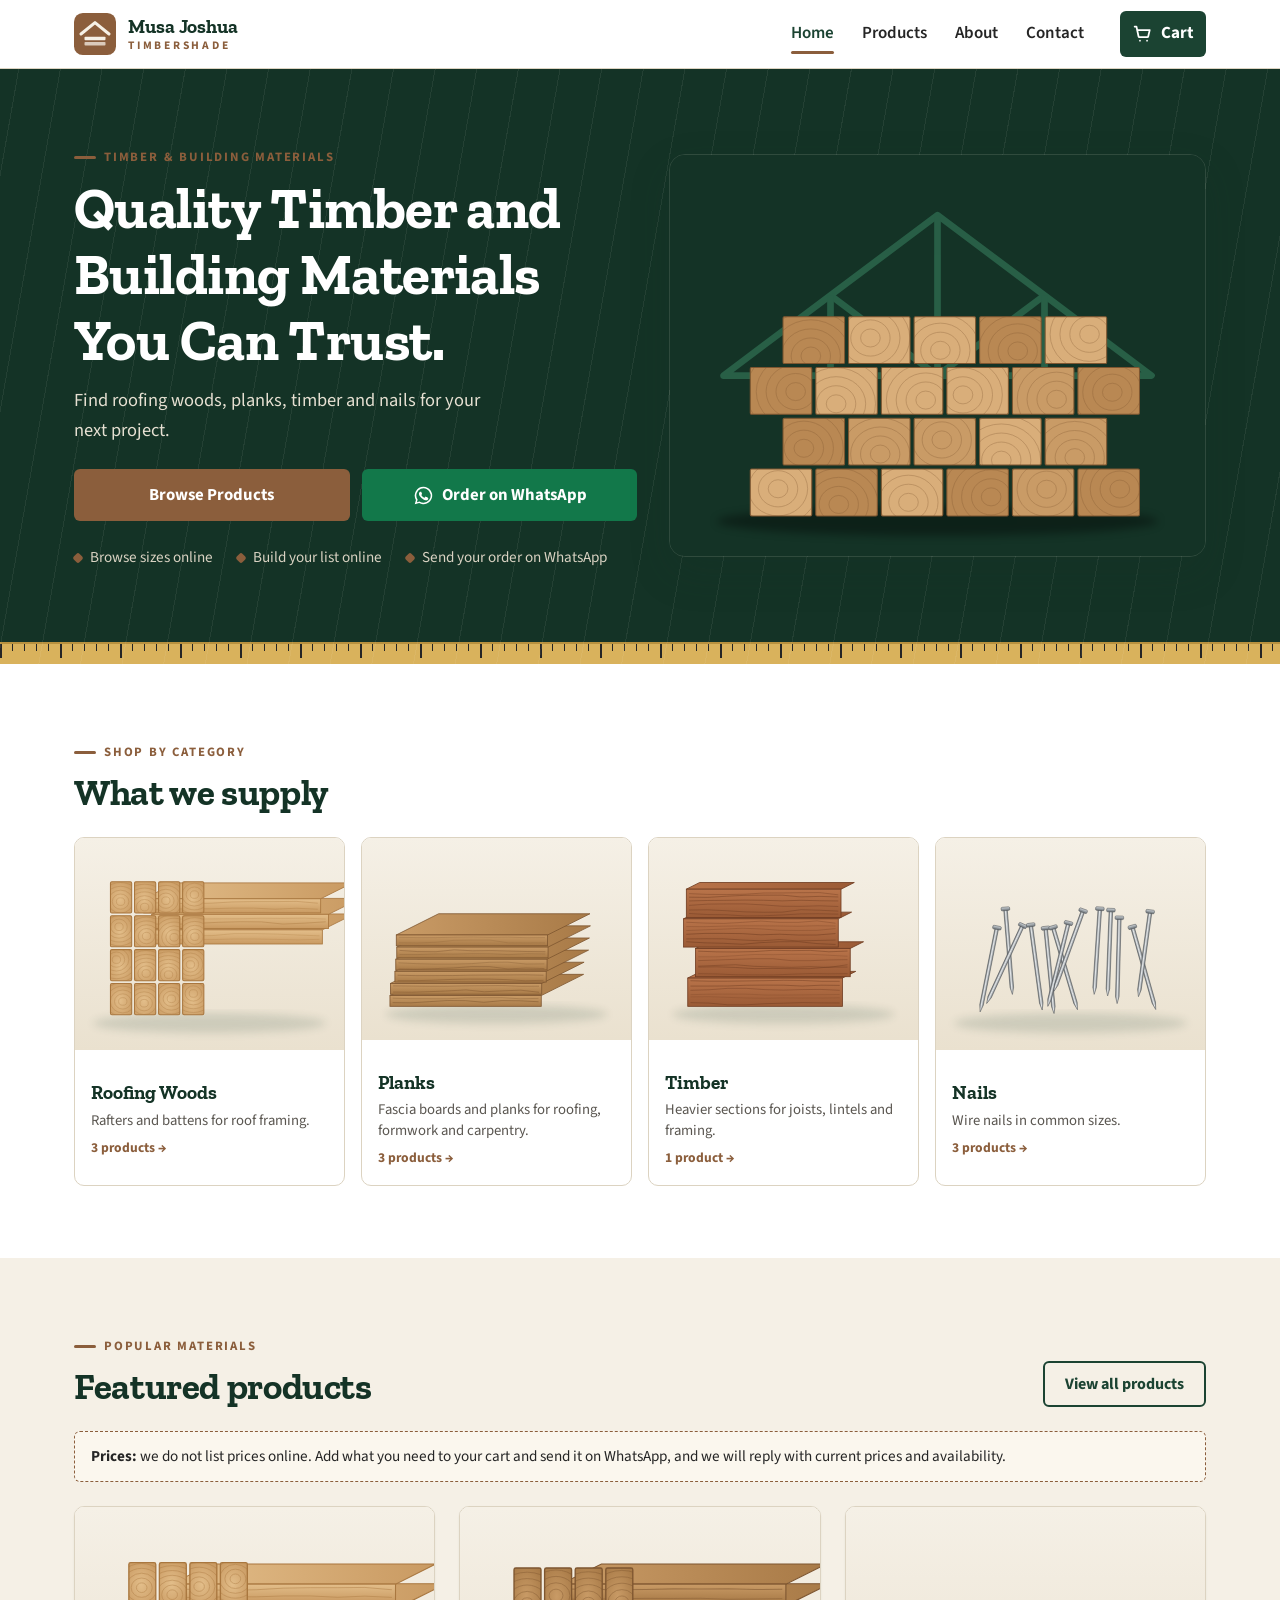
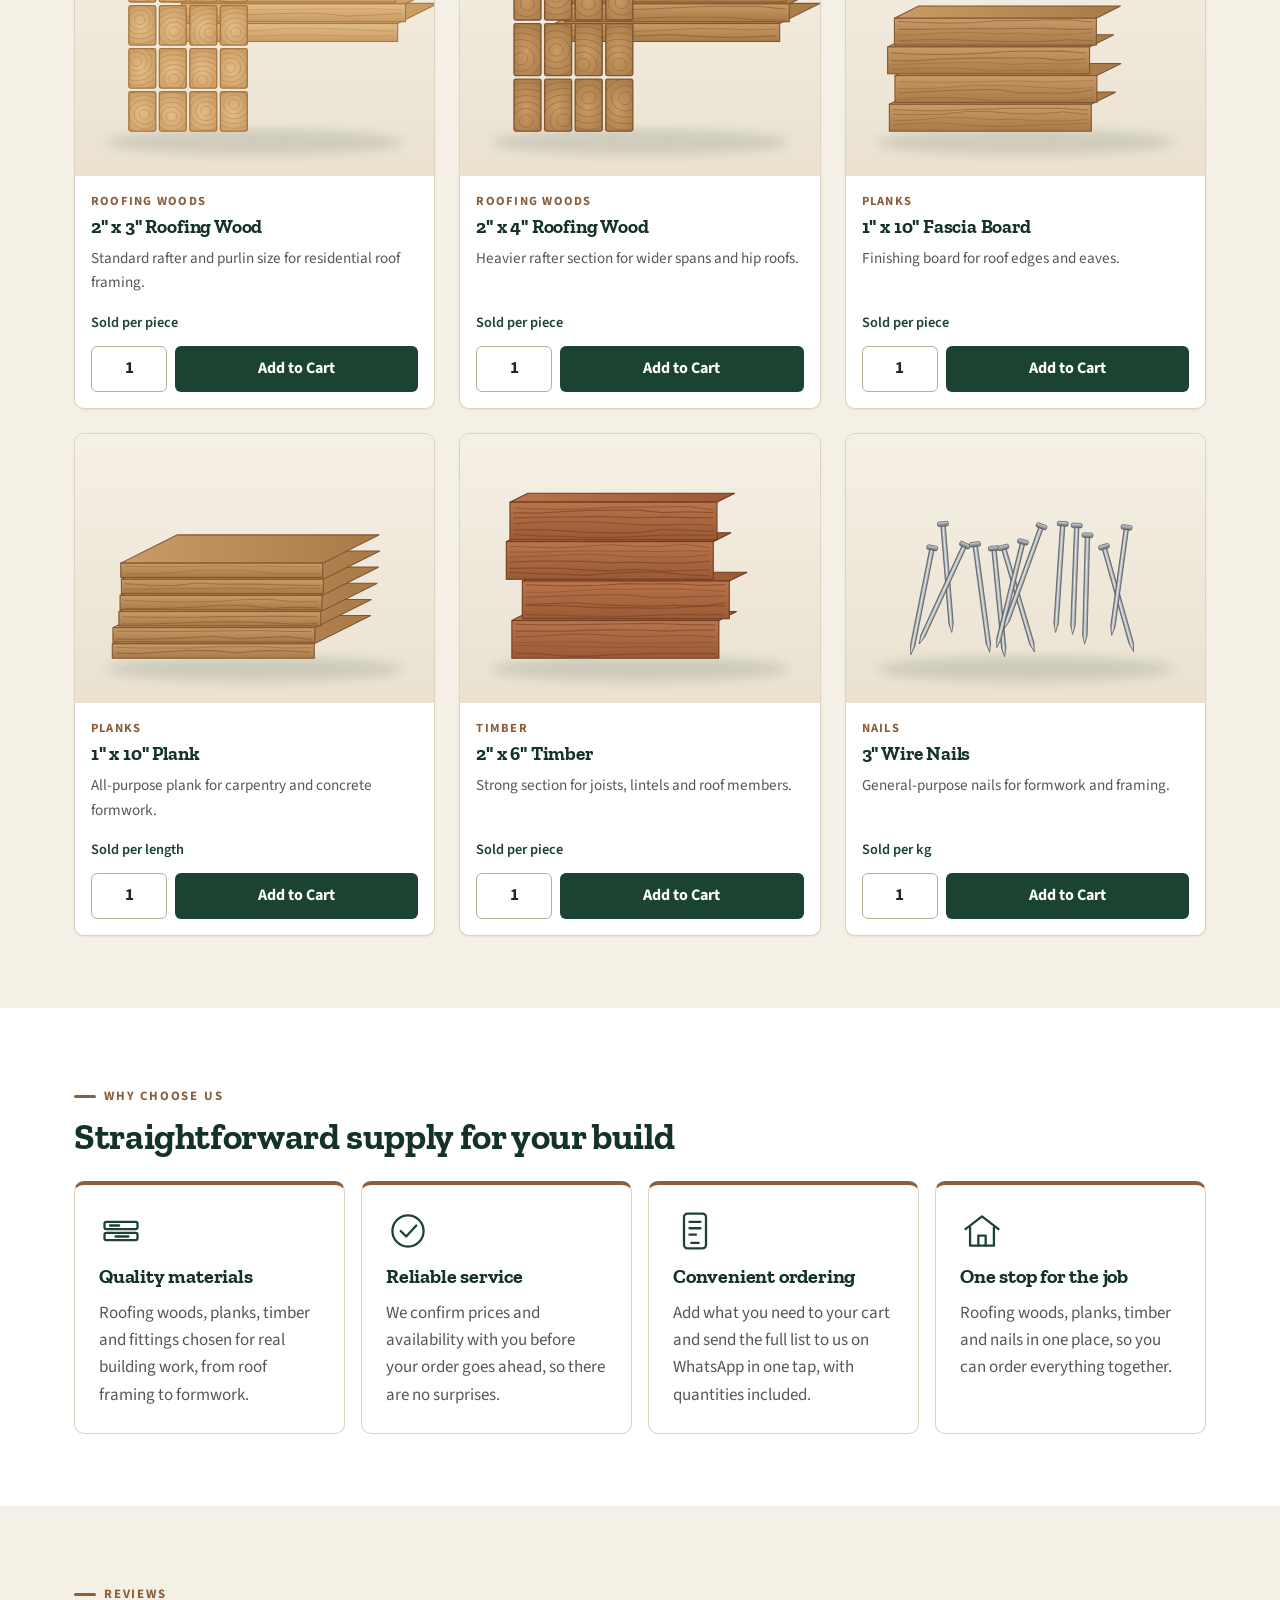
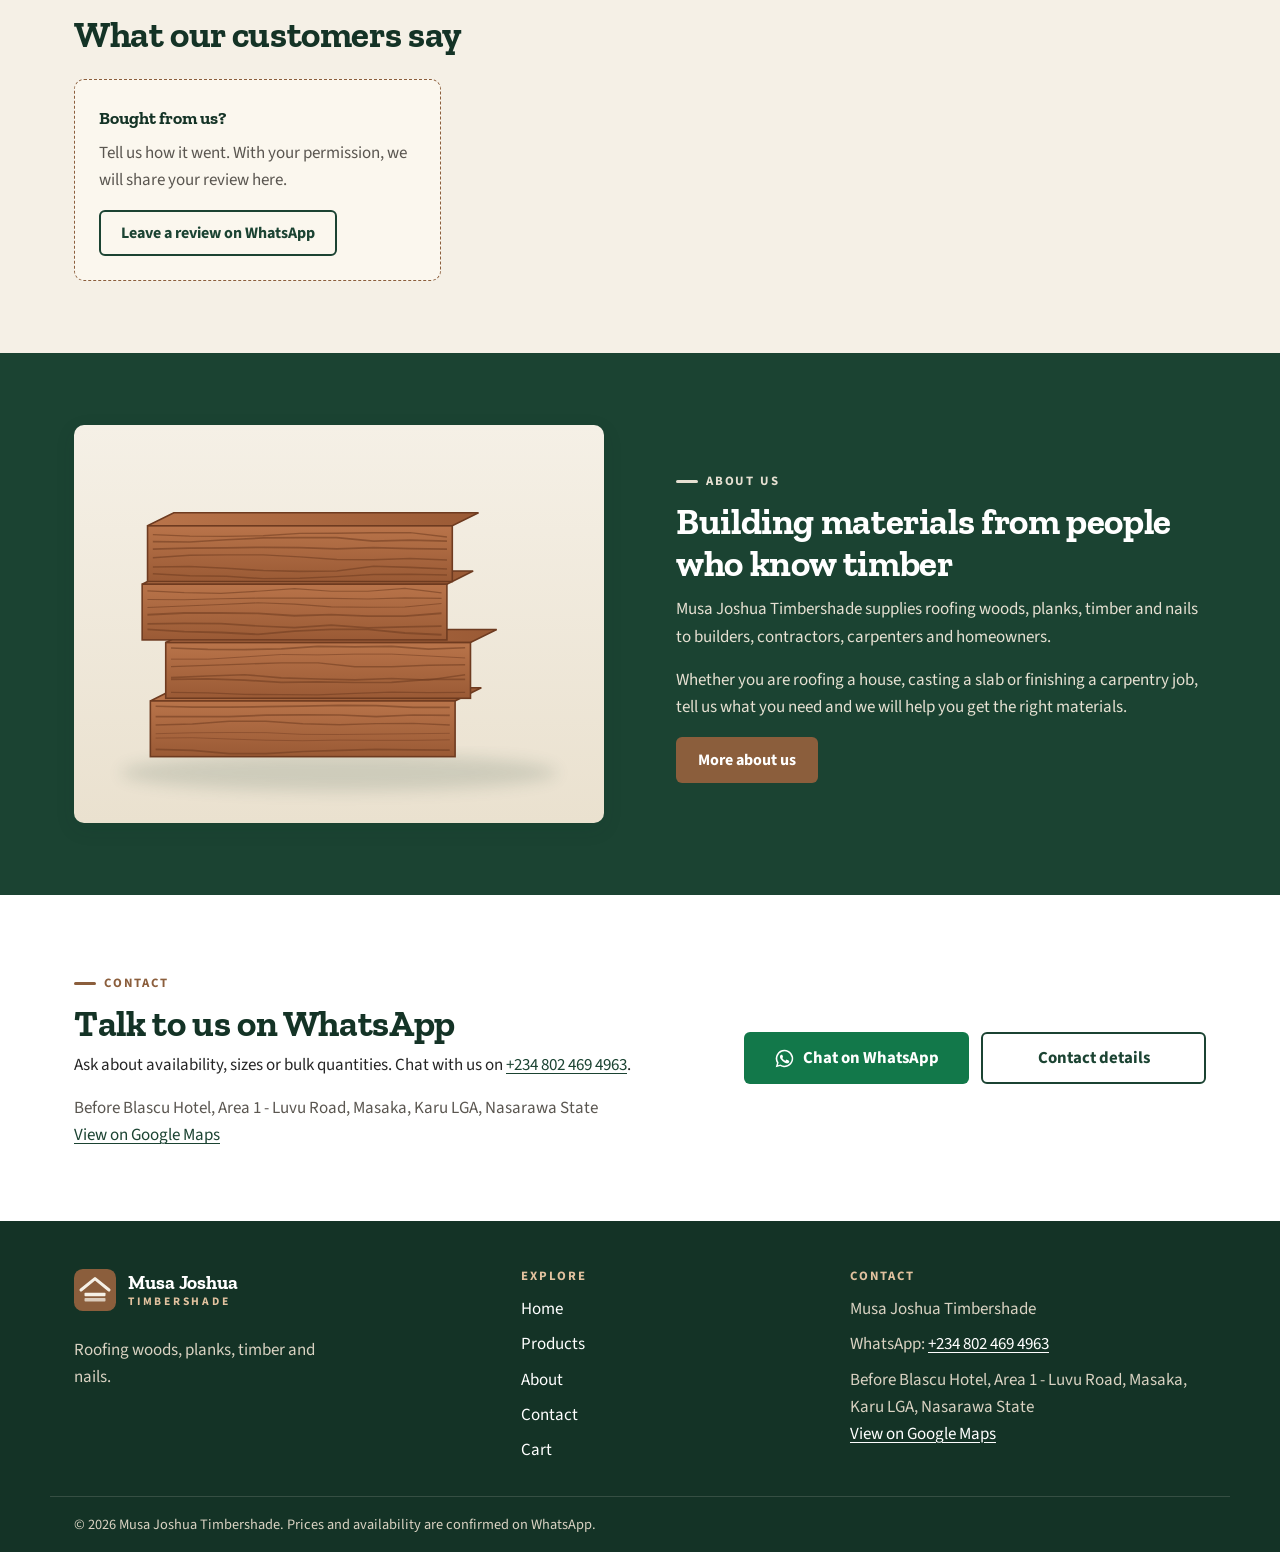
==== commit 478b7ad9: "Add business address and a customer reviews section - Show the street address (Masaka, Karu LGA, Nas" ====
--- a/index.html
+++ b/index.html
@@ -139,6 +139,16 @@
       </div>
     </section>
 
+    <section class="section section--cream" aria-labelledby="reviews-heading">
+      <div class="container">
+        <div class="section-head">
+          <p class="eyebrow">Reviews</p>
+          <h2 id="reviews-heading">What our customers say</h2>
+        </div>
+        <ul class="review-grid" id="reviews-list"></ul>
+      </div>
+    </section>
+
     <section class="section section--green about-teaser" aria-labelledby="about-heading">
       <div class="container split">
         <div class="split__media">
@@ -160,7 +170,7 @@
           <p class="eyebrow">Contact</p>
           <h2 id="contact-heading">Talk to us on WhatsApp</h2>
           <p>Ask about availability, sizes or bulk quantities. Chat with us on <a href="https://wa.me/2348024694963" data-wa-link="enquiry"><span data-wa-display>+234 802 469 4963</span></a>.</p>
-          <p class="muted" data-location>Business address to be announced.</p>
+          <p class="muted" data-location>Before Blascu Hotel, Area 1 - Luvu Road, Masaka, Karu LGA, Nasarawa State</p>
         </div>
         <div class="contact-band__actions">
           <a class="btn btn--whatsapp btn--lg" href="https://wa.me/2348024694963" data-wa-link="enquiry"><svg class="icon" viewBox="0 0 24 24" aria-hidden="true" focusable="false"><path fill="currentColor" d="M12 2a10 10 0 0 0-8.6 15.1L2 22l5-1.3A10 10 0 1 0 12 2Zm0 18.2a8.2 8.2 0 0 1-4.2-1.2l-.3-.2-3 .8.8-2.9-.2-.3A8.2 8.2 0 1 1 12 20.2Zm4.5-6.1c-.2-.1-1.5-.7-1.7-.8-.2-.1-.4-.1-.6.1l-.8 1c-.1.2-.3.2-.5.1a6.7 6.7 0 0 1-3.3-2.9c-.2-.4.2-.4.7-1.3.1-.2 0-.3 0-.4l-.8-1.8c-.2-.5-.4-.4-.6-.4h-.5a1 1 0 0 0-.7.3 3 3 0 0 0-.9 2.2 5.2 5.2 0 0 0 1.1 2.7 11.8 11.8 0 0 0 4.5 4c1.7.7 2.3.8 3.2.6.5-.1 1.5-.6 1.7-1.2.2-.6.2-1.1.2-1.2-.1-.1-.3-.2-.5-.3Z"/></svg> Chat on WhatsApp</a>
@@ -201,7 +211,7 @@
         <h2 class="footer-heading">Contact</h2>
         <p><span data-business-name>Musa Joshua Timbershade</span></p>
         <p>WhatsApp: <a href="https://wa.me/2348024694963" data-wa-link="enquiry"><span data-wa-display>+234 802 469 4963</span></a></p>
-        <p data-location>Business address to be announced.</p>
+        <p data-location>Before Blascu Hotel, Area 1 - Luvu Road, Masaka, Karu LGA, Nasarawa State</p>
       </div>
     </div>
     <div class="container footer-bottom">
@@ -215,5 +225,7 @@
   <script src="assets/js/cart.js" defer></script>
   <script src="assets/js/checkout.js" defer></script>
   <script src="assets/js/products.js" defer></script>
+  <script src="assets/js/reviews-data.js" defer></script>
+  <script src="assets/js/reviews.js" defer></script>
 </body>
 </html>
--- a/assets/css/style.css
+++ b/assets/css/style.css
@@ -289,6 +289,18 @@
 .results-status { font-size: .95rem; color: var(--ink-muted); margin-bottom: var(--space-4); }
 
 /* ---------- Features ---------- */
+.review-grid { list-style: none; display: grid; gap: var(--space-4); }
+.review { display: flex; flex-direction: column; gap: var(--space-2); padding: var(--space-5); background: var(--white); border: 1px solid var(--line); border-radius: var(--radius); }
+.review__quote { margin: 0; flex: 1; font-size: 1.05rem; }
+.review__quote p { margin: 0; }
+.review__quote p::before { content: '\201C'; }
+.review__quote p::after { content: '\201D'; }
+.review__name { margin: 0; font-family: var(--font-display); font-weight: 700; font-size: 1.1rem; color: var(--forest-deep); }
+.review__context { margin: 0; font-size: .9rem; color: var(--ink-muted); }
+.review--invite { border-style: dashed; border-color: var(--timber); background: #FBF7EE; }
+.review--invite p { margin: 0; color: var(--ink-muted); }
+.review--invite .review__name { color: var(--forest-deep); }
+.review--invite .btn { align-self: flex-start; margin-top: var(--space-2); }
 .feature-grid { list-style: none; display: grid; gap: var(--space-4); }
 .feature { padding: var(--space-5); border: 1px solid var(--line); border-radius: var(--radius); border-top: 4px solid var(--timber); background: var(--white); }
 .feature p { margin: 0; color: var(--ink-muted); }
--- a/assets/css/responsive.css
+++ b/assets/css/responsive.css
@@ -18,6 +18,7 @@
 
   .category-grid { grid-template-columns: repeat(2, minmax(0, 1fr)); }
   .feature-grid { grid-template-columns: repeat(2, minmax(0, 1fr)); }
+  .review-grid { grid-template-columns: repeat(2, minmax(0, 1fr)); }
   .supply-list { grid-template-columns: repeat(2, minmax(0, 1fr)); }
   .footer-grid { grid-template-columns: 1.4fr 1fr 1.2fr; }
 
@@ -64,6 +65,7 @@
   .category-card img { border-radius: 0; }
   .category-card__body { padding: var(--space-3) var(--space-4) var(--space-4); }
   .feature-grid { grid-template-columns: repeat(4, minmax(0, 1fr)); }
+  .review-grid { grid-template-columns: repeat(3, minmax(0, 1fr)); }
   .product-grid { grid-template-columns: repeat(4, minmax(0, 1fr)); }
   #featured-products { grid-template-columns: repeat(3, minmax(0, 1fr)); }
 }
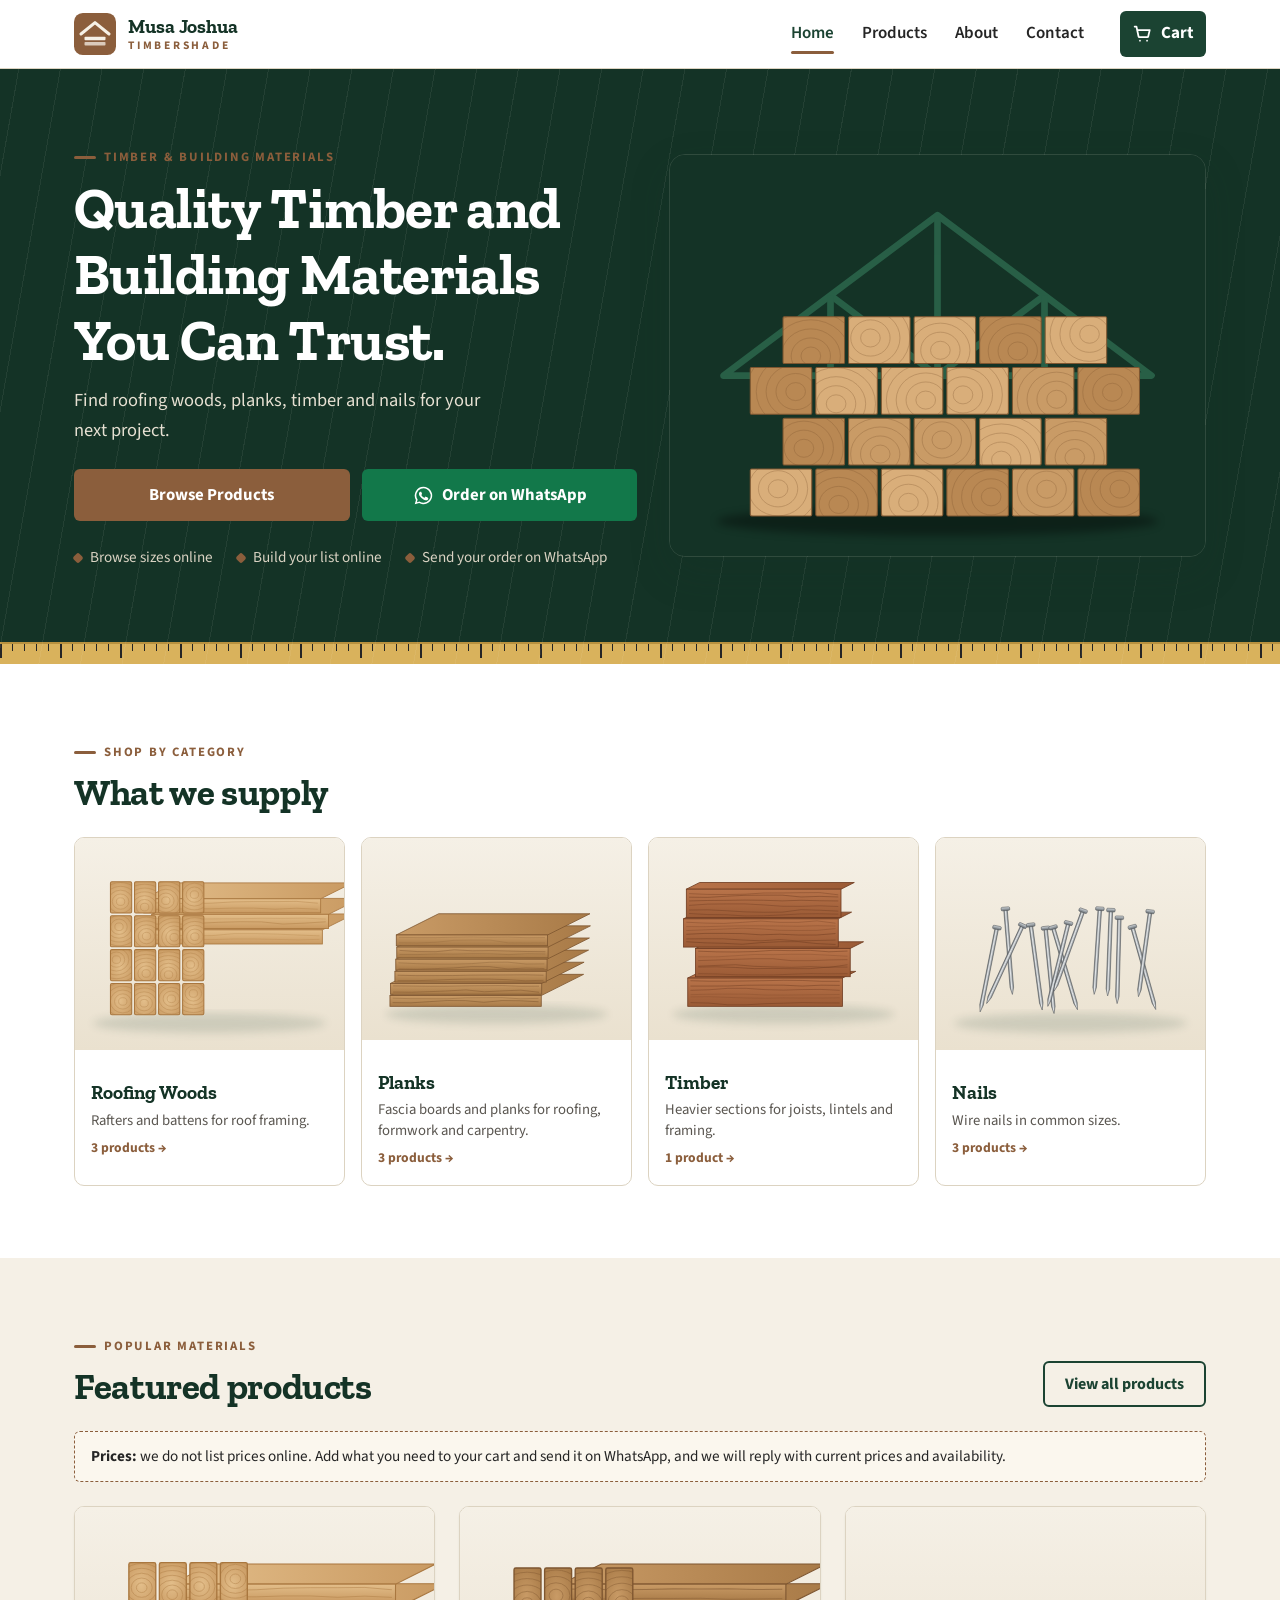
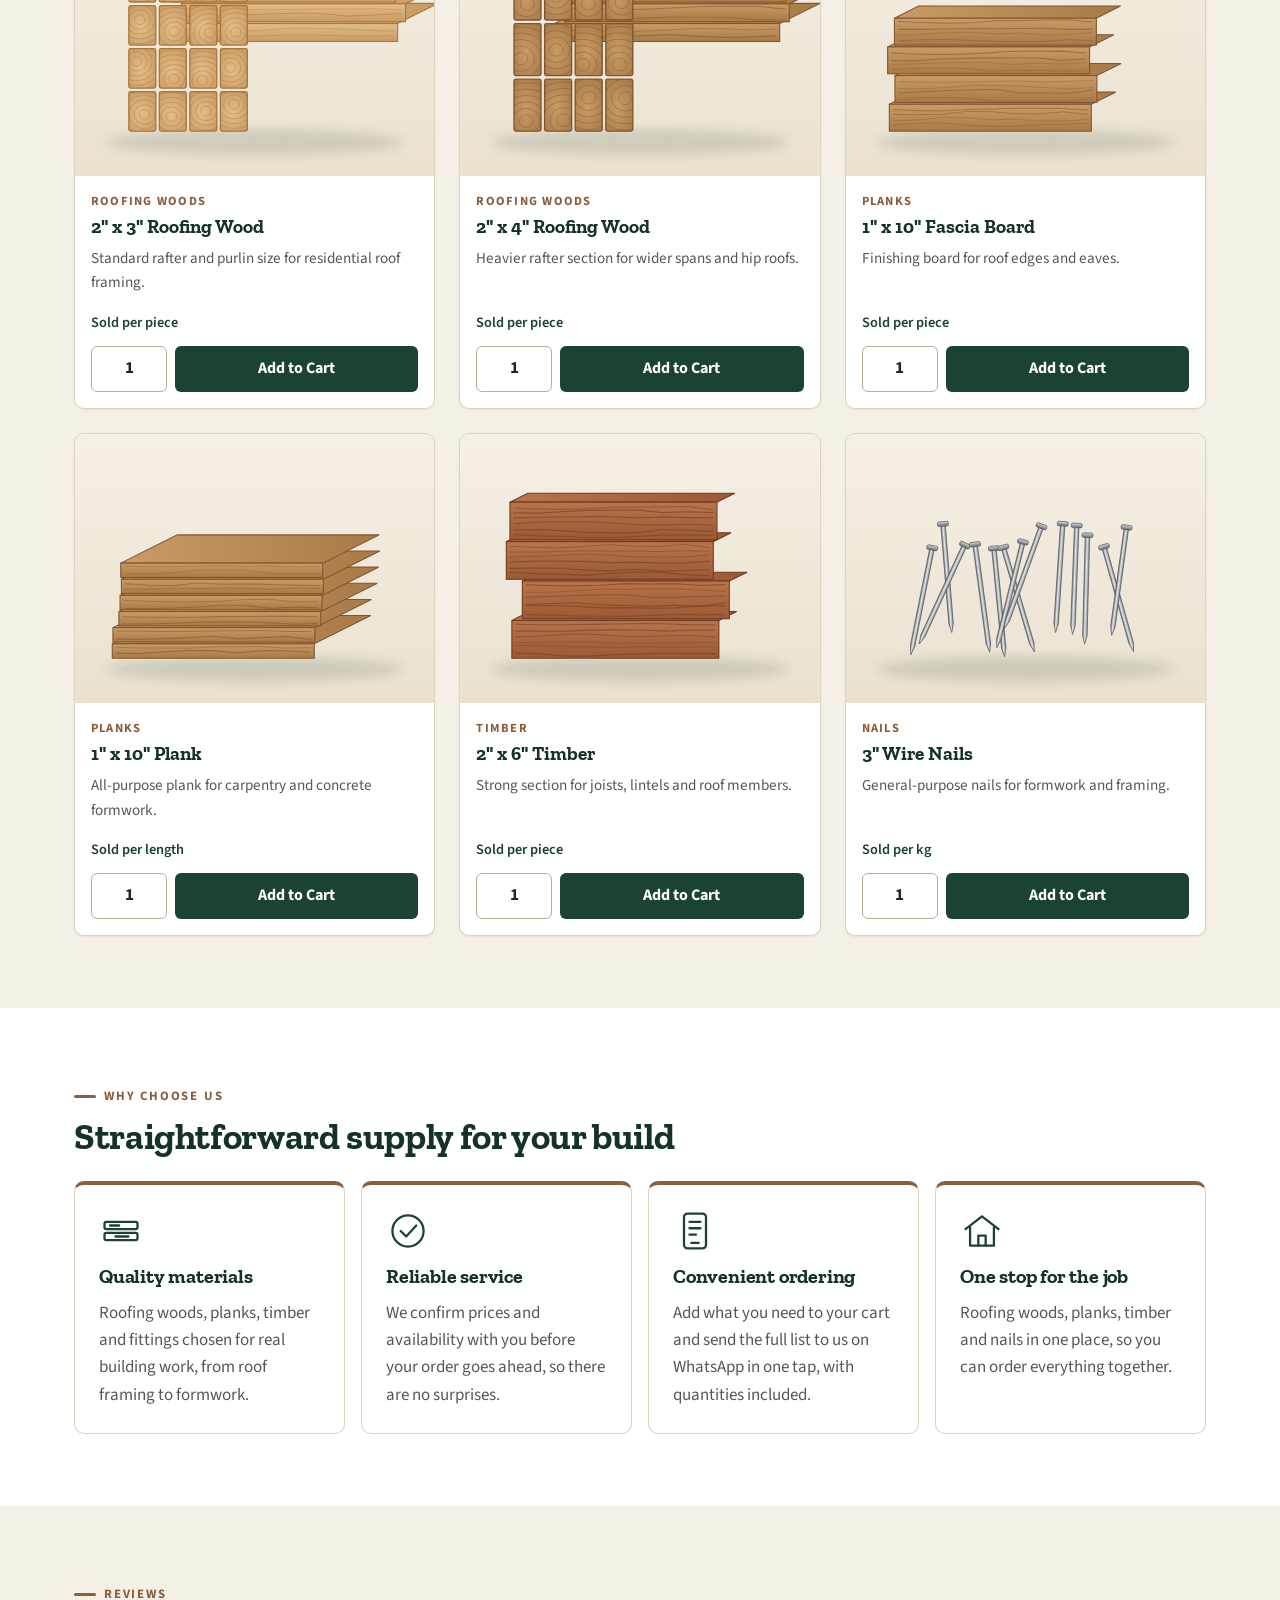
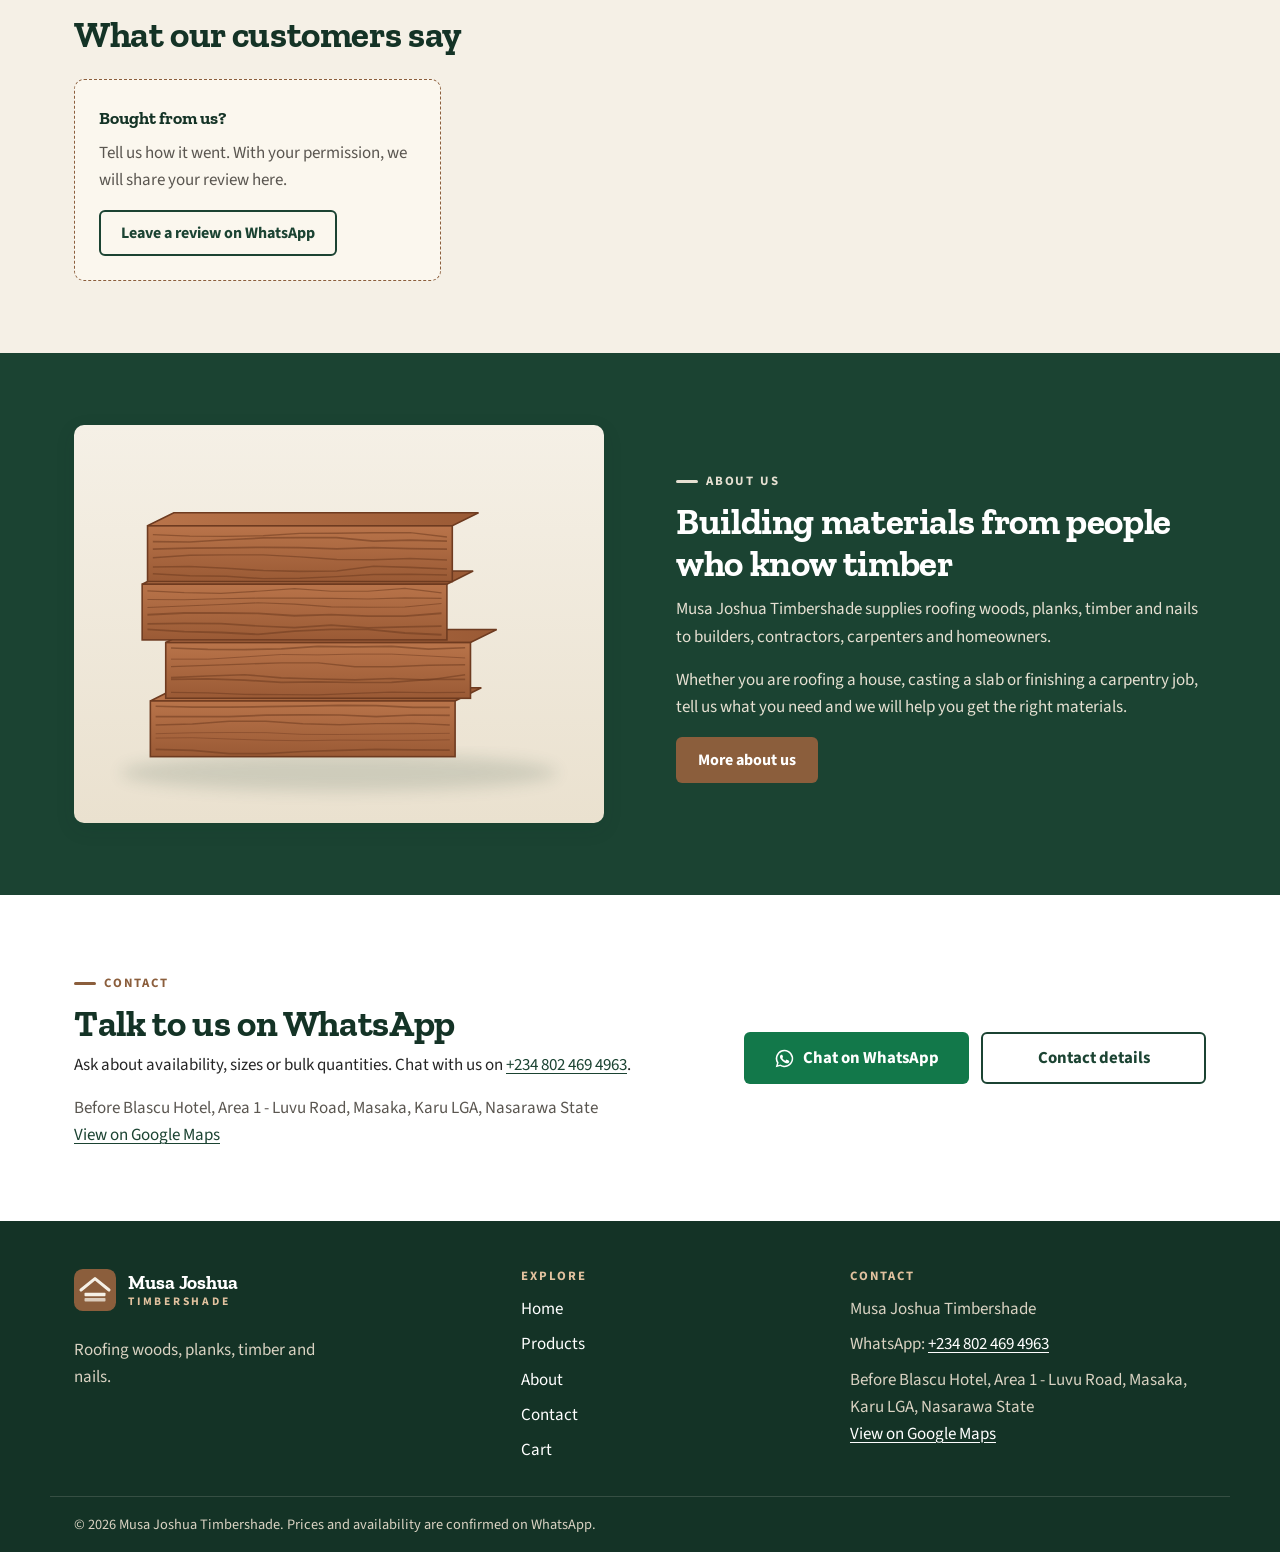
==== commit d07db7e2: "Connect the public website to the CMS backend site-data.js loads all content from the public API (fa" ====
--- a/index.html
+++ b/index.html
@@ -54,34 +54,35 @@
   </header>
 
   <main id="main">
-    <section class="hero">
+    <section class="hero" data-section="hero">
       <div class="container hero-inner">
         <div class="hero-copy">
-          <p class="eyebrow">Timber &amp; building materials</p>
-          <h1>Quality Timber and Building Materials You Can Trust.</h1>
-          <p class="hero-lead">Find roofing woods, planks, timber and nails for your next project.</p>
+          <p class="eyebrow" data-cms="home.hero.eyebrow">Timber &amp; building materials</p>
+          <h1 data-cms="home.hero.heading">Quality Timber and Building Materials You Can Trust.</h1>
+          <p class="hero-lead" data-cms="home.hero.text">Find roofing woods, planks, timber and nails for your next project.</p>
           <div class="hero-actions">
-            <a class="btn btn--accent btn--lg" href="products.html">Browse Products</a>
-            <a class="btn btn--whatsapp btn--lg" href="https://wa.me/2348024694963" data-action="whatsapp-checkout"><svg class="icon" viewBox="0 0 24 24" aria-hidden="true" focusable="false"><path fill="currentColor" d="M12 2a10 10 0 0 0-8.6 15.1L2 22l5-1.3A10 10 0 1 0 12 2Zm0 18.2a8.2 8.2 0 0 1-4.2-1.2l-.3-.2-3 .8.8-2.9-.2-.3A8.2 8.2 0 1 1 12 20.2Zm4.5-6.1c-.2-.1-1.5-.7-1.7-.8-.2-.1-.4-.1-.6.1l-.8 1c-.1.2-.3.2-.5.1a6.7 6.7 0 0 1-3.3-2.9c-.2-.4.2-.4.7-1.3.1-.2 0-.3 0-.4l-.8-1.8c-.2-.5-.4-.4-.6-.4h-.5a1 1 0 0 0-.7.3 3 3 0 0 0-.9 2.2 5.2 5.2 0 0 0 1.1 2.7 11.8 11.8 0 0 0 4.5 4c1.7.7 2.3.8 3.2.6.5-.1 1.5-.6 1.7-1.2.2-.6.2-1.1.2-1.2-.1-.1-.3-.2-.5-.3Z"/></svg> Order on WhatsApp</a>
+            <a class="btn btn--accent btn--lg" href="products.html" data-cms-link="home.hero.button">Browse Products</a>
+            <a class="btn btn--whatsapp btn--lg" href="https://wa.me/2348024694963" data-action="whatsapp-checkout" data-cms-wa-button><svg class="icon" viewBox="0 0 24 24" aria-hidden="true" focusable="false"><path fill="currentColor" d="M12 2a10 10 0 0 0-8.6 15.1L2 22l5-1.3A10 10 0 1 0 12 2Zm0 18.2a8.2 8.2 0 0 1-4.2-1.2l-.3-.2-3 .8.8-2.9-.2-.3A8.2 8.2 0 1 1 12 20.2Zm4.5-6.1c-.2-.1-1.5-.7-1.7-.8-.2-.1-.4-.1-.6.1l-.8 1c-.1.2-.3.2-.5.1a6.7 6.7 0 0 1-3.3-2.9c-.2-.4.2-.4.7-1.3.1-.2 0-.3 0-.4l-.8-1.8c-.2-.5-.4-.4-.6-.4h-.5a1 1 0 0 0-.7.3 3 3 0 0 0-.9 2.2 5.2 5.2 0 0 0 1.1 2.7 11.8 11.8 0 0 0 4.5 4c1.7.7 2.3.8 3.2.6.5-.1 1.5-.6 1.7-1.2.2-.6.2-1.1.2-1.2-.1-.1-.3-.2-.5-.3Z"/></svg> <span data-cms="home.hero.whatsapp_button_text">Order on WhatsApp</span></a>
           </div>
-          <ul class="hero-points">
+          <ul class="hero-points" data-cms-list="home.hero.points">
             <li>Browse sizes online</li>
             <li>Build your list online</li>
             <li>Send your order on WhatsApp</li>
           </ul>
         </div>
         <div class="hero-media">
-          <img src="assets/images/hero-timber.svg" alt="Illustration of stacked timber in front of a roof truss" width="800" height="600">
+          <img src="assets/images/hero-timber.svg" alt="Illustration of stacked timber in front of a roof truss" width="800" height="600" data-cms-img="home.hero">
         </div>
       </div>
       <div class="measure" aria-hidden="true"></div>
     </section>
 
-    <section class="section" aria-labelledby="categories-heading">
+    <section class="section" aria-labelledby="categories-heading" data-section="categories">
       <div class="container">
         <div class="section-head">
-          <p class="eyebrow">Shop by category</p>
-          <h2 id="categories-heading">What we supply</h2>
+          <p class="eyebrow" data-cms="home.categories.eyebrow">Shop by category</p>
+          <h2 id="categories-heading" data-cms="home.categories.heading">What we supply</h2>
+          <p class="section-lead" data-cms="home.categories.text" hidden></p>
         </div>
         <ul class="category-grid" id="category-grid">
           <li><a class="category-card" href="products.html?category=roofing-woods"><span class="category-card__body"><span class="category-card__name">Roofing Woods</span></span></a></li>
@@ -92,29 +93,29 @@
       </div>
     </section>
 
-    <section class="section section--cream" aria-labelledby="featured-heading">
+    <section class="section section--cream" aria-labelledby="featured-heading" data-section="featured">
       <div class="container">
         <div class="section-head section-head--split">
           <div>
-            <p class="eyebrow">Popular materials</p>
-            <h2 id="featured-heading">Featured products</h2>
+            <p class="eyebrow" data-cms="home.featured.eyebrow">Popular materials</p>
+            <h2 id="featured-heading" data-cms="home.featured.heading">Featured products</h2>
           </div>
-          <a class="btn btn--outline" href="products.html">View all products</a>
-        </div>
-        <p class="demo-note" role="note"><strong>Prices:</strong> we do not list prices online. Add what you need to your cart and send it on WhatsApp, and we will reply with current prices and availability.</p>
+          <a class="btn btn--outline" href="products.html" data-cms="home.featured.button_text">View all products</a>
+        </div>
+        <p class="demo-note" role="note" data-price-note><strong>Prices:</strong> we do not list prices online. Add what you need to your cart and send it on WhatsApp, and we will reply with current prices and availability.</p>
         <div class="product-grid" id="featured-products" aria-live="polite">
           <p class="notice">Loading products&hellip;</p>
         </div>
       </div>
     </section>
 
-    <section class="section" aria-labelledby="why-heading">
+    <section class="section" aria-labelledby="why-heading" data-section="why">
       <div class="container">
         <div class="section-head">
-          <p class="eyebrow">Why choose us</p>
-          <h2 id="why-heading">Straightforward supply for your build</h2>
-        </div>
-        <ul class="feature-grid">
+          <p class="eyebrow" data-cms="home.why.eyebrow">Why choose us</p>
+          <h2 id="why-heading" data-cms="home.why.heading">Straightforward supply for your build</h2>
+        </div>
+        <ul class="feature-grid" id="why-cards">
           <li class="feature">
             <svg class="feature__icon" viewBox="0 0 48 48" aria-hidden="true"><rect x="6" y="14" width="36" height="8" rx="2"/><rect x="6" y="26" width="36" height="8" rx="2"/><path d="M12 18h10M18 30h14"/></svg>
             <h3>Quality materials</h3>
@@ -139,37 +140,40 @@
       </div>
     </section>
 
-    <section class="section section--cream" aria-labelledby="reviews-heading">
+    <section class="section section--cream" aria-labelledby="reviews-heading" data-section="reviews">
       <div class="container">
         <div class="section-head">
-          <p class="eyebrow">Reviews</p>
-          <h2 id="reviews-heading">What our customers say</h2>
+          <p class="eyebrow" data-cms="home.reviews.eyebrow">Reviews</p>
+          <h2 id="reviews-heading" data-cms="home.reviews.heading">What our customers say</h2>
+          <p class="section-lead" data-cms="home.reviews.text" hidden></p>
         </div>
         <ul class="review-grid" id="reviews-list"></ul>
       </div>
     </section>
 
-    <section class="section section--green about-teaser" aria-labelledby="about-heading">
+    <section class="section section--green about-teaser" aria-labelledby="about-heading" data-section="about">
       <div class="container split">
         <div class="split__media">
-          <img src="assets/images/timber-2x6.svg" alt="Illustration of stacked hardwood timber" width="400" height="300" loading="lazy">
+          <img src="assets/images/timber-2x6.svg" alt="Illustration of stacked hardwood timber" width="400" height="300" loading="lazy" data-cms-img="home.about">
         </div>
         <div class="split__copy">
-          <p class="eyebrow eyebrow--light">About us</p>
-          <h2 id="about-heading">Building materials from people who know timber</h2>
+          <p class="eyebrow eyebrow--light" data-cms="home.about.eyebrow">About us</p>
+          <h2 id="about-heading" data-cms="home.about.heading">Building materials from people who know timber</h2>
+          <div data-cms-paragraphs="home.about.paragraphs">
           <p>Musa Joshua Timbershade supplies roofing woods, planks, timber and nails to builders, contractors, carpenters and homeowners.</p>
           <p>Whether you are roofing a house, casting a slab or finishing a carpentry job, tell us what you need and we will help you get the right materials.</p>
-          <a class="btn btn--accent" href="about.html">More about us</a>
-        </div>
-      </div>
-    </section>
-
-    <section class="section" aria-labelledby="contact-heading">
+          </div>
+          <a class="btn btn--accent" href="about.html" data-cms-link="home.about.button">More about us</a>
+        </div>
+      </div>
+    </section>
+
+    <section class="section" aria-labelledby="contact-heading" data-section="contact">
       <div class="container contact-band">
         <div>
-          <p class="eyebrow">Contact</p>
-          <h2 id="contact-heading">Talk to us on WhatsApp</h2>
-          <p>Ask about availability, sizes or bulk quantities. Chat with us on <a href="https://wa.me/2348024694963" data-wa-link="enquiry"><span data-wa-display>+234 802 469 4963</span></a>.</p>
+          <p class="eyebrow" data-cms="home.contact.eyebrow">Contact</p>
+          <h2 id="contact-heading" data-cms="home.contact.heading">Talk to us on WhatsApp</h2>
+          <p><span data-cms="home.contact.text">Ask about availability, sizes or bulk quantities.</span> Chat with us on <a href="https://wa.me/2348024694963" data-wa-link="enquiry"><span data-wa-display>+234 802 469 4963</span></a>.</p>
           <p class="muted" data-location>Before Blascu Hotel, Area 1 - Luvu Road, Masaka, Karu LGA, Nasarawa State</p>
         </div>
         <div class="contact-band__actions">
@@ -195,7 +199,7 @@
             <span class="brand__sub">Timbershade</span>
           </span>
         </a>
-        <p>Roofing woods, planks, timber and nails.</p>
+        <p data-cms="settings.footerTagline">Roofing woods, planks, timber and nails.</p>
       </div>
       <nav class="footer-nav" aria-label="Footer">
         <h2 class="footer-heading">Explore</h2>
@@ -215,13 +219,15 @@
       </div>
     </div>
     <div class="container footer-bottom">
-      <p>&copy; <span data-year>2026</span> Musa Joshua Timbershade. Prices and availability are confirmed on WhatsApp.</p>
+      <p>&copy; <span data-year>2026</span> <span data-cms="settings.copyrightText">Musa Joshua Timbershade</span>. <span data-cms="settings.footerText">Prices and availability are confirmed on WhatsApp.</span></p>
     </div>
   </footer>
 
   <script src="assets/js/config.js" defer></script>
   <script src="assets/js/products-data.js" defer></script>
+  <script src="assets/js/site-data.js" defer></script>
   <script src="assets/js/main.js" defer></script>
+  <script src="assets/js/cms.js" defer></script>
   <script src="assets/js/cart.js" defer></script>
   <script src="assets/js/checkout.js" defer></script>
   <script src="assets/js/products.js" defer></script>
--- a/assets/css/style.css
+++ b/assets/css/style.css
@@ -425,3 +425,26 @@
 .map-embed iframe { display: block; width: 100%; height: 360px; border: 0; }
 .footer-bottom { border-top: 1px solid rgba(245, 240, 230, .15); padding-block: var(--space-4); font-size: .9rem; }
 .footer-bottom p { margin: 0; }
+
+/* ---------- CMS additions (prices, availability, product details, social links) ---------- */
+.section-lead { max-width: 60ch; color: var(--ink-muted); margin-top: var(--space-2); }
+.product-card__link { padding: 0; border: 0; background: none; font: inherit; color: inherit; text-align: left; cursor: pointer; }
+.product-card__link:hover { color: var(--timber-dark); text-decoration: underline; text-underline-offset: 3px; }
+.product-card__size { font-size: .9rem; color: var(--ink-muted); margin-bottom: var(--space-1); }
+.product-card__price { font-family: var(--font-display); font-size: 1.35rem; font-weight: 700; color: var(--forest-deep); margin-bottom: var(--space-3); }
+.product-card__price span { font-family: var(--font-body); font-size: .9rem; font-weight: 600; color: var(--ink-muted); }
+.product-card__badge { position: absolute; left: var(--space-3); top: var(--space-3); padding: .2rem .6rem; border-radius: 999px; background: var(--danger); color: var(--white); font-size: .8rem; font-weight: 700; }
+.product-card--unavailable .product-card__media img { opacity: .6; }
+.product-card__status { font-weight: 700; color: var(--danger); }
+.modal--product { width: min(640px, calc(100vw - 2rem)); }
+.product-detail__img { width: 100%; aspect-ratio: 4 / 3; object-fit: cover; border-radius: var(--radius); background: var(--cream); margin-bottom: var(--space-3); }
+.product-detail__thumbs { display: flex; flex-wrap: wrap; gap: var(--space-2); margin-bottom: var(--space-4); }
+.product-detail__thumb { width: 72px; padding: 0; border: 2px solid var(--line); border-radius: var(--radius-sm); overflow: hidden; cursor: pointer; background: var(--cream); }
+.product-detail__thumb:hover, .product-detail__thumb:focus-visible { border-color: var(--forest); }
+.feature__img { width: 64px; height: 64px; object-fit: cover; border-radius: var(--radius-sm); margin-bottom: var(--space-3); }
+.review__person { display: flex; align-items: center; gap: var(--space-3); }
+.review__avatar { width: 44px; height: 44px; border-radius: 50%; object-fit: cover; background: var(--cream); }
+.social-links { list-style: none; display: flex; flex-wrap: wrap; gap: var(--space-2) var(--space-4); margin-top: var(--space-2); }
+.brand__logo { width: 42px; height: 42px; object-fit: contain; }
+.cart-item__price { font-weight: 700; color: var(--forest-deep); margin: 0; }
+.summary-row--total dd, .summary-row--total dt { font-weight: 700; color: var(--forest-deep); }
